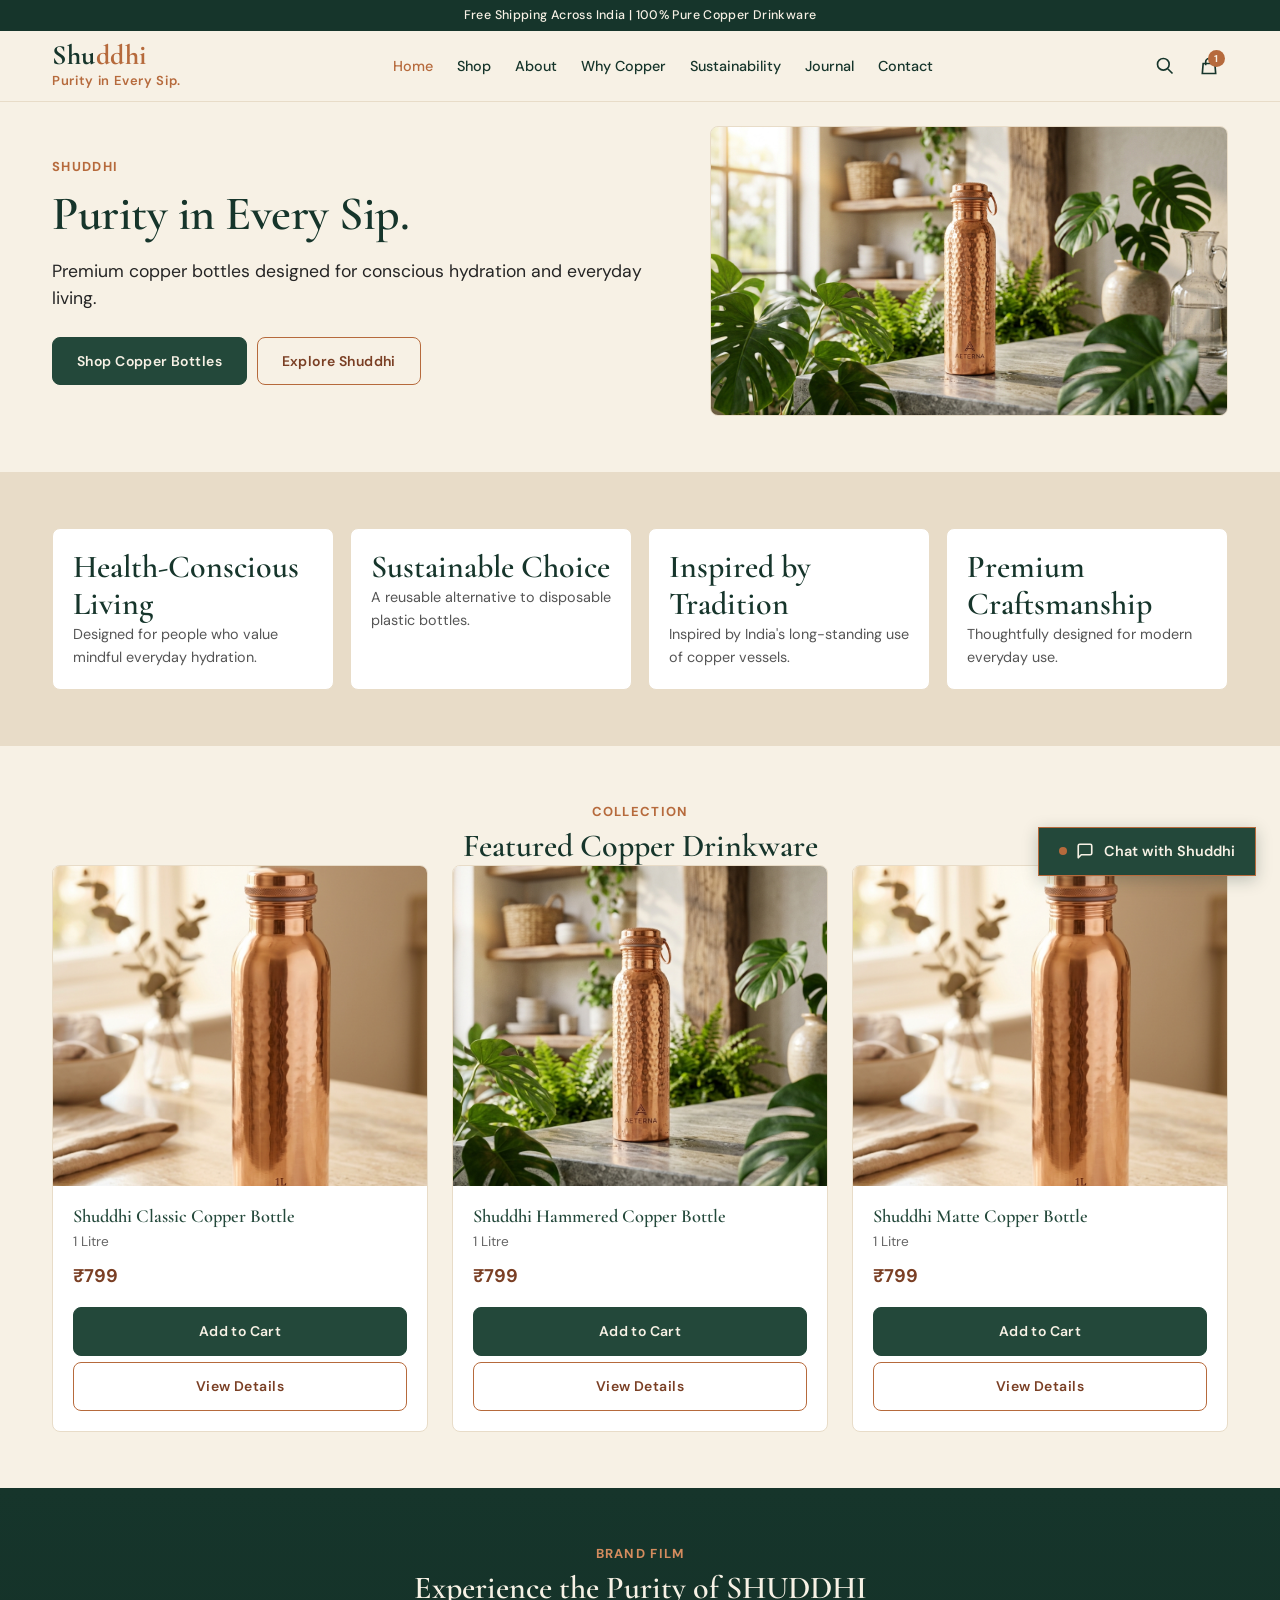
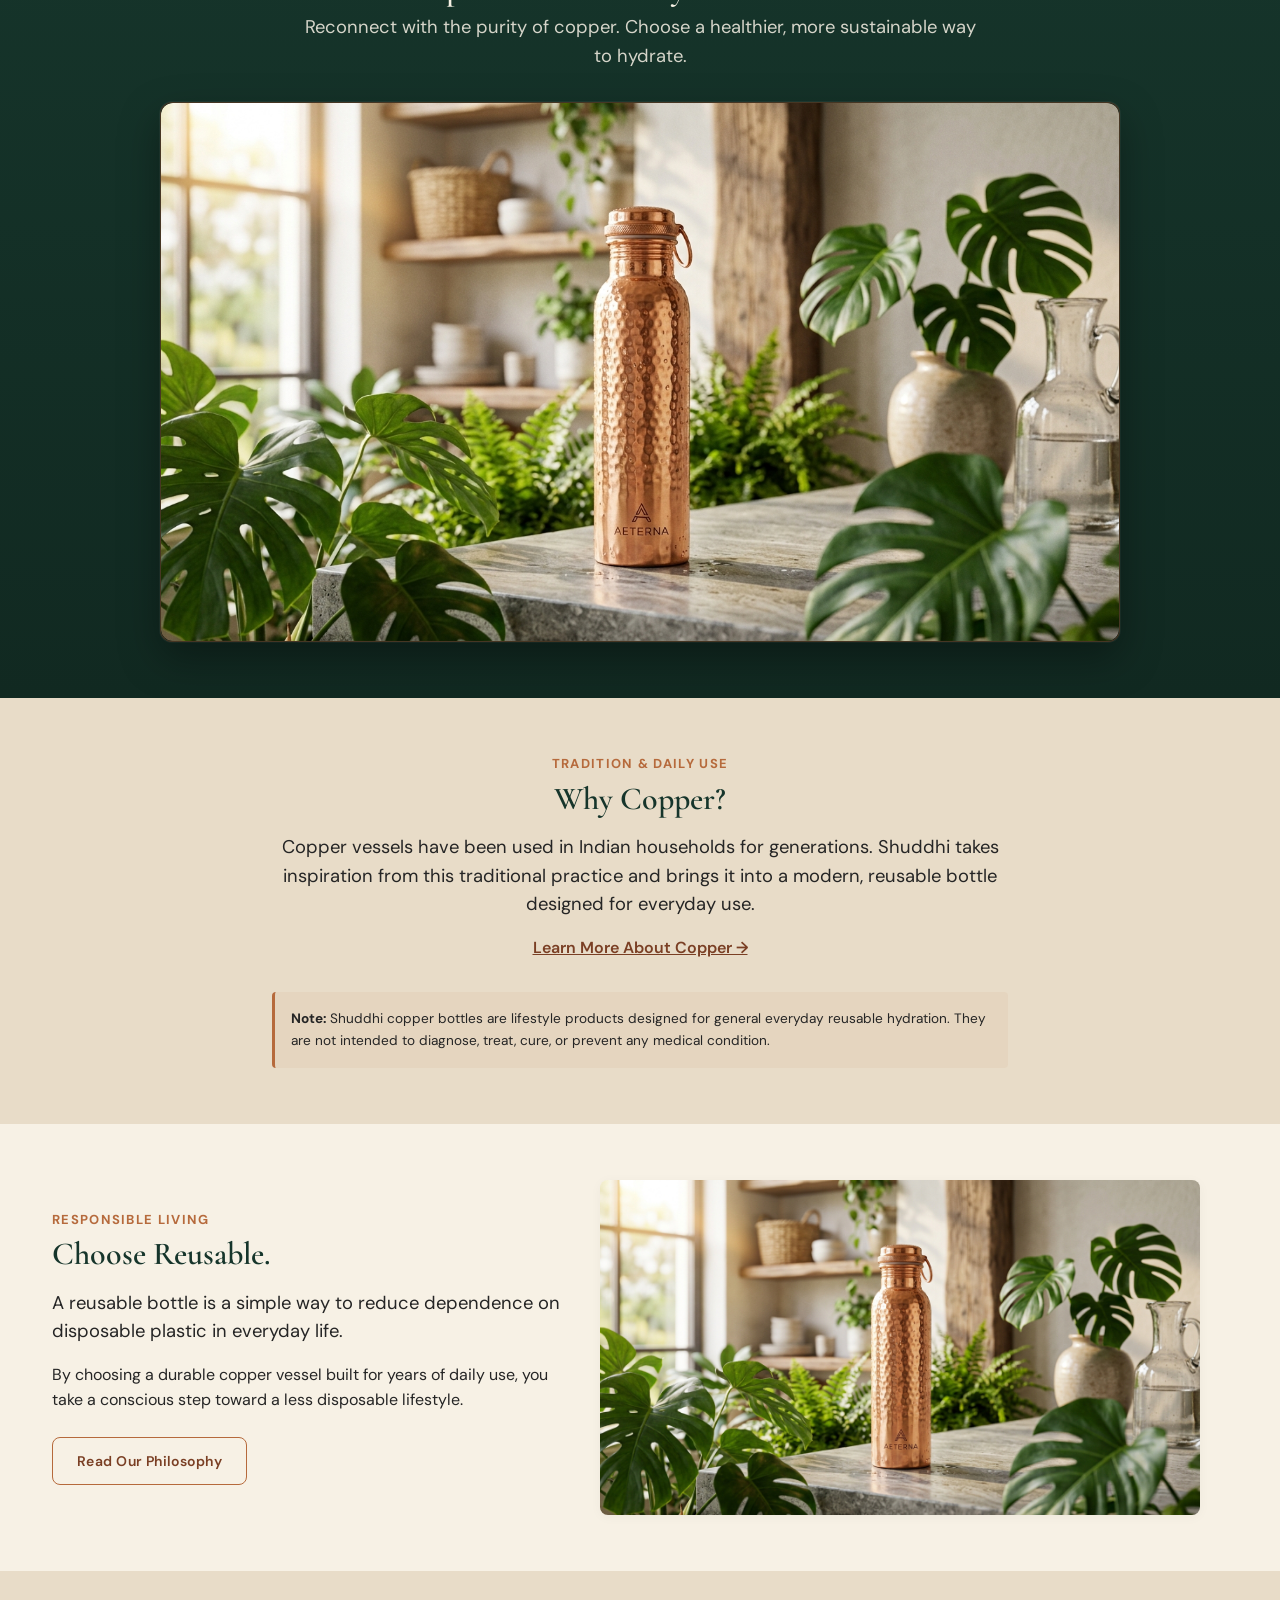
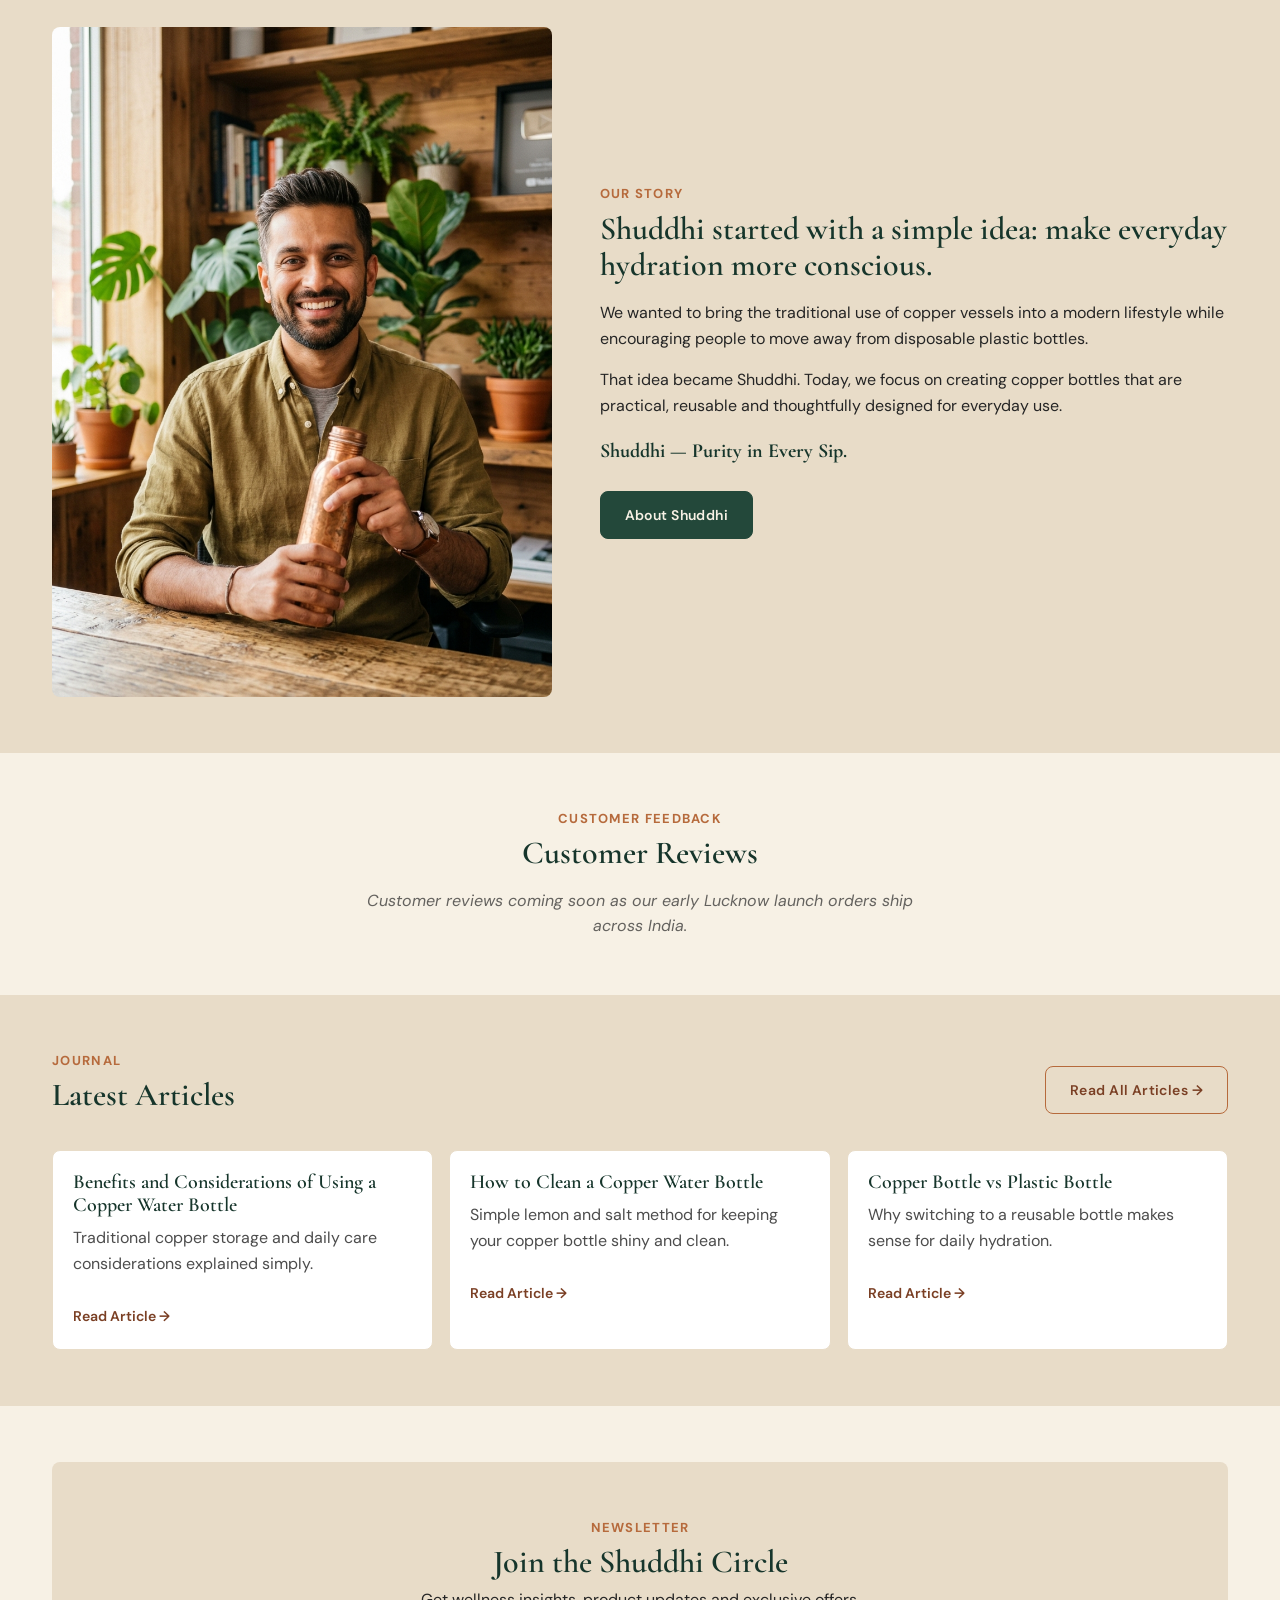
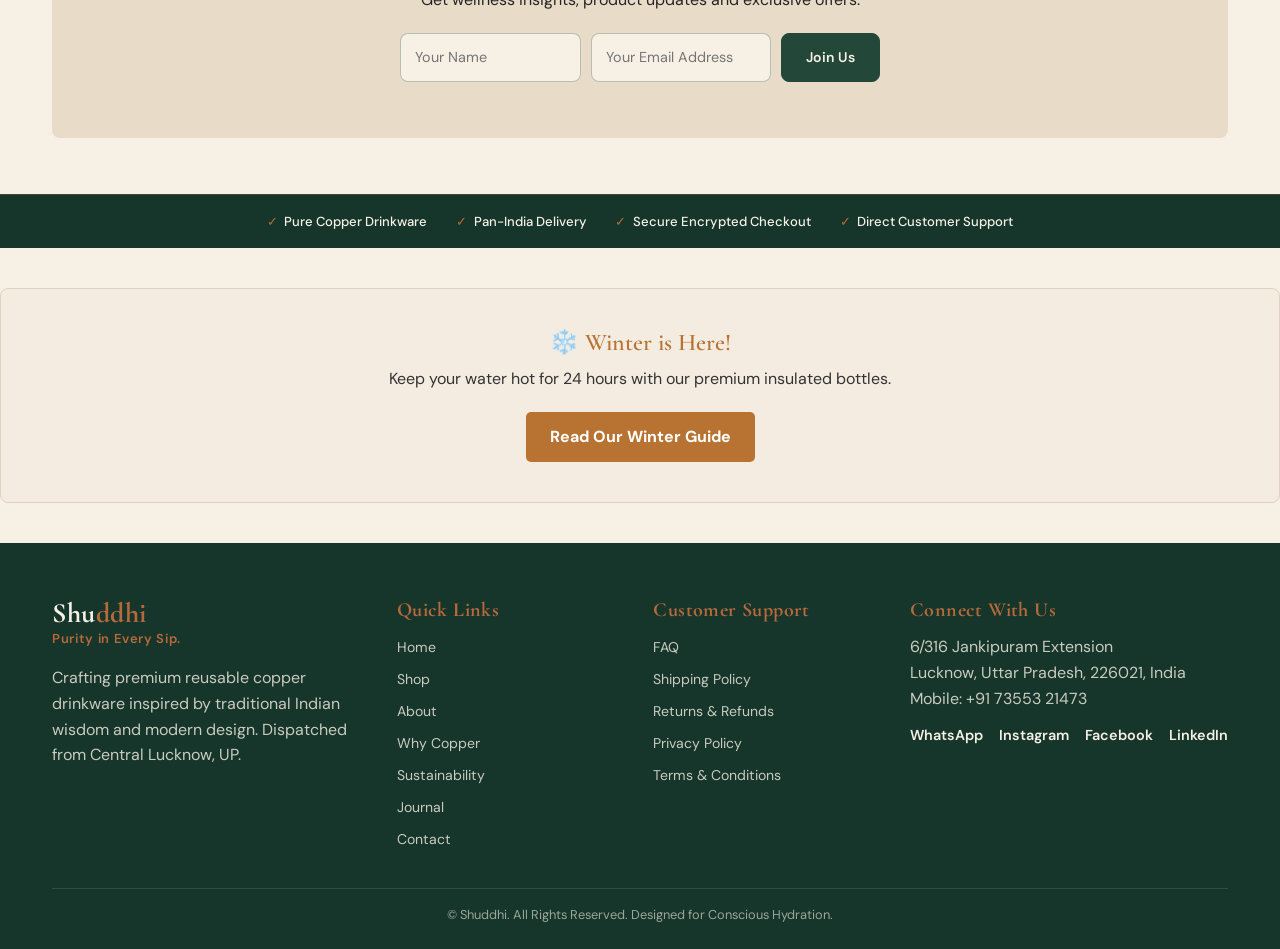
==== index.html @ f416a78e "added website schema to index and  Fixed llms.txt formatting" ====
<!DOCTYPE html>
<html lang="en">
<head>
  <!-- Google tag (gtag.js) -->
<script async src="https://www.googletagmanager.com/gtag/js?id=G-65MT7RK7ZD"></script>
<script>
  window.dataLayer = window.dataLayer || [];
  function gtag(){dataLayer.push(arguments);}
  gtag('js', new Date());

  gtag('config', 'G-65MT7RK7ZD');
</script>
  <meta charset="UTF-8">
  <meta name="viewport" content="width=device-width, initial-scale=1.0">
  <script type="application/ld+json">
    {
      "@context": "https://schema.org",
      "@type": "Store",
      "name": "Shuddhi Water Bottle",
      "image": "https://www.shuddhi.space/images/shuddhi_hero_lifestyle.jpg",
      "@id": "https://www.shuddhi.space",
      "url": "https://www.shuddhi.space",
      "telephone": "+91-XXXXXXXXXX", 
      "priceRange": "₹500 - ₹1500",
      "address": {
        "@type": "PostalAddress",
        "streetAddress": "Sector-6, Jankipuram Extension",
        "addressLocality": "Lucknow",
        "addressRegion": "UP",
        "postalCode": "226031",
        "addressCountry": "IN"
      },
      "geo": {
        "@type": "GeoCoordinates",
        "latitude": 26.8467,
        "longitude": 80.9462
      },
      "openingHoursSpecification": {
        "@type": "OpeningHoursSpecification",
        "dayOfWeek": [
          "Monday", "Tuesday", "Wednesday", "Thursday", "Friday", "Saturday", "Sunday"
        ],
        "opens": "09:00",
        "closes": "21:00"
      }
    }
    </script>
    <!-- WebSite Schema for AI Readiness -->
<script type="application/ld+json">
  {
    "@context": "https://schema.org",
    "@type": "WebSite",
    "name": "Shuddhi Water Bottle",
    "url": "https://www.shuddhi.space/",
    "description": "Premium pure copper and 24-hour insulated bottles based in Lucknow, India."
  }
  </script>
  <!-- SEO Primary Metadata -->
  <title>Copper Water Bottle in Lucknow | Shuddhi</title>
  <meta name="description" content="Shop Shuddhi copper water bottles designed for conscious hydration, reusable living and a more sustainable everyday lifestyle. Express Lucknow and India delivery.">
  <meta name="keywords" content="copper water bottle Lucknow, copper bottle Lucknow, buy copper bottle in Lucknow, pure copper bottle, 1 litre copper water bottle, reusable copper bottle">
  <link rel="canonical" href="https://www.shuddhi.space/">
  
  <!-- Favicon -->
  <link rel="icon" type="image/svg+xml" href="favicon.svg">
  <link rel="apple-touch-icon" href="favicon.svg">

  <!-- Open Graph / Social Media -->
  <meta property="og:type" content="website">
  <meta property="og:title" content="Copper Water Bottle in Lucknow | Shuddhi">
  <meta property="og:description" content="Shop Shuddhi copper water bottles designed for conscious hydration, reusable living and a more sustainable everyday lifestyle. Express Lucknow and India delivery.">
  <meta property="og:image" content="images/shuddhi_hero_lifestyle.jpg">
  <meta property="og:url" content="https://www.shuddhi.space/index.html">

  <!-- Twitter Card Metadata -->
  <meta name="twitter:card" content="summary_large_image">
  <meta name="twitter:title" content="Copper Water Bottle in Lucknow | Shuddhi">
  <meta name="twitter:description" content="Shop Shuddhi copper water bottles designed for conscious hydration, reusable living and a more sustainable everyday lifestyle.">
  <meta name="twitter:image" content="images/shuddhi_hero_lifestyle.jpg">

  <!-- Google Fonts: Cormorant Garamond (Serif) & DM Sans (Sans-Serif) -->
  <link rel="preconnect" href="https://fonts.googleapis.com">
  <link rel="preconnect" href="https://fonts.gstatic.com" crossorigin>
  <link href="https://fonts.googleapis.com/css2?family=Cormorant+Garamond:ital,wght@0,400;0,500;0,600;0,700;1,400&family=DM+Sans:wght@400;500;600;700&display=swap" rel="stylesheet">

  <!-- Master External Stylesheet & Deferred JavaScript -->
  <link rel="stylesheet" href="style.css">
  <script src="script.js" defer></script>
</head>
<body>

  <!-- Clean Top Announcement Bar -->
  <div class="announcement-bar">
    Free Shipping Across India | 100% Pure Copper Drinkware
  </div>

  <!-- Reusable Sticky Header -->
  <header class="site-header" id="siteHeader">
    <div class="container header-inner">
      <a href="/" class="brand-logo" aria-label="Shuddhi Home Page">
        <span class="brand-logo-text">Shu<span>ddhi</span></span>
        <span class="brand-tagline-sub">Purity in Every Sip.</span>
      </a>

      <!-- Desktop Main Navigation -->
      <nav class="main-nav" aria-label="Primary Navigation">
        <ul class="nav-list">
          <li><a href="/" class="nav-link is-active">Home</a></li>
          <li><a href="/shop.html" class="nav-link">Shop</a></li>
          <li><a href="/about.html" class="nav-link">About</a></li>
          <li><a href="/why-copper.html" class="nav-link">Why Copper</a></li>
          <li><a href="/sustainability.html" class="nav-link">Sustainability</a></li>
          <li><a href="/journal.html" class="nav-link">Journal</a></li>
          <li><a href="/contact.html" class="nav-link">Contact</a></li>
        </ul>
      </nav>

      <!-- Right Header Utility Actions -->
      <div class="header-actions">
        <button class="icon-btn" id="searchToggleBtn" aria-label="Search Catalog" title="Search">
          <svg width="20" height="20" fill="none" stroke="currentColor" stroke-width="2" viewBox="0 0 24 24"><path d="M21 21l-6-6m2-5a7 7 0 11-14 0 7 7 0 0114 0z"/></svg>
        </button>
        <button class="icon-btn" id="cartToggleBtn" aria-label="View Shopping Cart" title="Cart">
          <svg width="20" height="20" fill="none" stroke="currentColor" stroke-width="2" viewBox="0 0 24 24"><path d="M16 11V7a4 4 0 00-8 0v4M5 9h14l1 12H4L5 9z"/></svg>
          <span class="cart-count-badge">1</span>
        </button>
        
        <!-- Mobile Navigation Hamburger Button -->
        <button class="mobile-nav-toggle" id="mobileNavToggle" aria-label="Toggle Navigation Menu" aria-expanded="false" aria-controls="mobileMenuDrawer">
          <span></span>
          <span></span>
          <span></span>
        </button>
      </div>
    </div>

    <!-- Mobile Dropdown Navigation Drawer -->
    <div class="mobile-menu-drawer" id="mobileMenuDrawer">
      <nav aria-label="Mobile Navigation Menu">
        <ul class="mobile-nav-list">
          <li><a href="/" class="mobile-nav-link is-active">Home</a></li>
          <li><a href="/shop.html" class="mobile-nav-link">Shop</a></li>
          <li><a href="/about.html" class="mobile-nav-link">About</a></li>
          <li><a href="/why-copper.html" class="mobile-nav-link">Why Copper</a></li>
          <li><a href="/sustainability.html" class="mobile-nav-link">Sustainability</a></li>
          <li><a href="/journal.html" class="mobile-nav-link">Journal</a></li>
          <li><a href="/contact.html" class="mobile-nav-link">Contact</a></li>
        </ul>
      </nav>
    </div>
  </header>

  <main id="main-content">
    
    <!-- 1. REDESIGNED CLEAN HERO (NO FLOATING BADGES) -->
    <section class="section hero-section">
      <div class="container hero-grid">
        <div class="hero-content">
          <span class="text-eyebrow">SHUDDHI</span>
          <h1 class="hero-title">Purity in Every Sip.</h1>
          <p class="hero-subtitle text-lead">
            Premium copper bottles designed for conscious hydration and everyday living.
          </p>

          <div class="hero-actions">
            <a href="/shop.html" class="btn btn-primary">Shop Copper Bottles</a>
            <a href="/about.html" class="btn btn-secondary">Explore Shuddhi</a>
          </div>
        </div>

        <div class="hero-media">
          <img src="/images/shuddhi_hero_lifestyle.jpg" alt="Shuddhi 1 Litre pure copper water bottle" width="640" height="420" fetchpriority="high">
        </div>
      </div>
    </section>

    <!-- 2. CLEAN BRAND PILLARS -->
    <section class="section section-beige">
      <div class="container">
        <div class="pillars-grid">
          <article class="pillar-card">
            <h2>Health-Conscious Living</h2>
            <p>Designed for people who value mindful everyday hydration.</p>
          </article>
          
          <article class="pillar-card">
            <h2>Sustainable Choice</h2>
            <p>A reusable alternative to disposable plastic bottles.</p>
          </article>
          
          <article class="pillar-card">
            <h2>Inspired by Tradition</h2>
            <p>Inspired by India's long-standing use of copper vessels.</p>
          </article>

          <article class="pillar-card">
            <h2>Premium Craftsmanship</h2>
            <p>Thoughtfully designed for modern everyday use.</p>
          </article>
        </div>
      </div>
    </section>

    <!-- 3. REAL D2C ECOMMERCE FEATURED PRODUCT GRID -->
    <section class="section">
      <div class="container">
        <div class="text-center margin-bottom-xl">
          <span class="text-eyebrow">COLLECTION</span>
          <h2>Featured Copper Drinkware</h2>
        </div>

        <div class="product-grid-3">
          
          <!-- Product Card 1: Classic 1L -->
          <article class="product-grid-card">
            <div class="product-card-img">
              <a href="/product.html">
                <img src="images/shuddhi_classic_bottle.jpg" alt="Shuddhi Classic Copper Bottle 1 Litre" width="300" height="380" loading="lazy">
              </a>
            </div>
            <div class="product-card-body">
              <h3 class="product-card-title"><a href="/product.html">Shuddhi Classic Copper Bottle</a></h3>
              <p class="product-card-capacity">1 Litre</p>
              <p class="product-card-price">₹799</p>
              <div class="product-card-actions">
                <button class="btn btn-primary btn-full" onclick="window.addToCart({id:'shuddhi-classic-1l', name:'Shuddhi Classic Copper Bottle', price:799, capacity:'1 L', image:'images/shuddhi_classic_bottle.jpg'})">Add to Cart</button>
                <a href="/product.html" class="btn btn-secondary btn-full margin-top-xs">View Details</a>
              </div>
            </div>
          </article>

          <!-- Product Card 2: Hammered 1L -->
          <article class="product-grid-card">
            <div class="product-card-img">
              <a href="/product.html">
                <img src="images/shuddhi_hero_lifestyle.jpg" alt="Shuddhi Hammered Copper Bottle 1 Litre" width="300" height="380" loading="lazy">
              </a>
            </div>
            <div class="product-card-body">
              <h3 class="product-card-title"><a href="/product.html">Shuddhi Hammered Copper Bottle</a></h3>
              <p class="product-card-capacity">1 Litre</p>
              <p class="product-card-price">₹799</p>
              <div class="product-card-actions">
                <button class="btn btn-primary btn-full" onclick="window.addToCart({id:'shuddhi-hammered-1l', name:'Shuddhi Hammered Copper Bottle', price:799, capacity:'1 L', image:'images/shuddhi_hero_lifestyle.jpg'})">Add to Cart</button>
                <a href="/product.html" class="btn btn-secondary btn-full margin-top-xs">View Details</a>
              </div>
            </div>
          </article>

          <!-- Product Card 3: Matte 1L -->
          <article class="product-grid-card">
            <div class="product-card-img">
              <a href="/product.html">
                <img src="images/shuddhi_classic_bottle.jpg" alt="Shuddhi Matte Copper Bottle 1 Litre" width="300" height="380" loading="lazy">
              </a>
            </div>
            <div class="product-card-body">
              <h3 class="product-card-title"><a href="/product.html">Shuddhi Matte Copper Bottle</a></h3>
              <p class="product-card-capacity">1 Litre</p>
              <p class="product-card-price">₹799</p>
              <div class="product-card-actions">
                <button class="btn btn-primary btn-full" onclick="window.addToCart({id:'shuddhi-matte-1l', name:'Shuddhi Matte Copper Bottle', price:799, capacity:'1 L', image:'images/shuddhi_classic_bottle.jpg'})">Add to Cart</button>
                <a href="/product.html" class="btn btn-secondary btn-full margin-top-xs">View Details</a>
              </div>
            </div>
          </article>

        </div>
      </div>
    </section>

    <!-- 4. PROMOTIONAL BRAND VIDEO SECTION -->
    <section class="section section-dark video-showcase-section" id="brand-video" aria-labelledby="video-section-title">
      <div class="container text-center">
        <span class="text-eyebrow text-copper-light">BRAND FILM</span>
        <h2 id="video-section-title" class="section-title text-light">Experience the Purity of SHUDDHI</h2>
        <p class="section-subtitle text-lead text-light-muted margin-top-xs">
          Reconnect with the purity of copper. Choose a healthier, more sustainable way to hydrate.
        </p>

        <div class="video-player-container margin-top-lg">
          <div class="video-player-wrapper" id="videoPlayerWrapper">
            <video
              id="promoVideo"
              class="promo-video"
              autoplay
              muted
              loop
              playsinline
              webkit-playsinline
              preload="auto"
              poster="/images/shuddhi_hero_lifestyle.jpg"
              aria-label="SHUDDHI brand promotional video - Experience the Purity of SHUDDHI">
              <source src="/videos/shuddhi-ad.mp4" type="video/mp4">
              <source src="/videos/hero-ad.mp4" type="video/mp4">
              Your browser does not support the video tag.
            </video>
          </div>
        </div>
      </div>
    </section>

    <!-- 5. WHY COPPER? (EDUCATIONAL & REALISTIC) -->
    <section class="section section-beige">
      <div class="container container-narrow text-center">
        <span class="text-eyebrow">TRADITION &amp; DAILY USE</span>
        <h2>Why Copper?</h2>
        <p class="text-lead margin-top-sm">
          Copper vessels have been used in Indian households for generations. Shuddhi takes inspiration from this traditional practice and brings it into a modern, reusable bottle designed for everyday use.
        </p>
        <p class="margin-top-sm">
          <a href="/why-copper.html" class="link-copper">Learn More About Copper &rarr;</a>
        </p>

        <div class="disclaimer-box text-left margin-top-lg">
          <strong>Note:</strong> Shuddhi copper bottles are lifestyle products designed for general everyday reusable hydration. They are not intended to diagnose, treat, cure, or prevent any medical condition.
        </div>
      </div>
    </section>

    <!-- 5. SUSTAINABILITY (REALISTIC EDITORIAL LAYOUT) -->
    <section class="section">
      <div class="container">
        <div class="founder-grid align-center">
          <div>
            <span class="text-eyebrow">RESPONSIBLE LIVING</span>
            <h2>Choose Reusable.</h2>
            <p class="text-lead margin-top-sm">
              A reusable bottle is a simple way to reduce dependence on disposable plastic in everyday life.
            </p>
            <p>
              By choosing a durable copper vessel built for years of daily use, you take a conscious step toward a less disposable lifestyle.
            </p>
            <div class="margin-top-md">
              <a href="/sustainability.html" class="btn btn-secondary">Read Our Philosophy</a>
            </div>
          </div>

          <div>
            <img src="images/shuddhi_hero_lifestyle.jpg" alt="Shuddhi reusable copper bottle in a natural setting" width="600" height="400" class="img-rounded-shadow" loading="lazy">
          </div>
        </div>
      </div>
    </section>

    <!-- 6. REAL BRAND STORY (SIMPLE & BELIEVABLE) -->
    <section class="section section-beige">
      <div class="container founder-grid align-center">
        <div class="founder-image-wrapper">
          <img src="images/shuddhi_founder_photo.jpg" alt="Shuddhi founder presenting the brand story" width="500" height="600" loading="lazy">
        </div>

        <div class="founder-content">
          <span class="text-eyebrow">OUR STORY</span>
          <h2>Shuddhi started with a simple idea: make everyday hydration more conscious.</h2>

          <p class="margin-top-sm">
            We wanted to bring the traditional use of copper vessels into a modern lifestyle while encouraging people to move away from disposable plastic bottles.
          </p>

          <p>
            That idea became Shuddhi. Today, we focus on creating copper bottles that are practical, reusable and thoughtfully designed for everyday use.
          </p>

          <p class="brand-quote-title">
            Shuddhi — Purity in Every Sip.
          </p>

          <div class="margin-top-md">
            <a href="/about.html" class="btn btn-primary">About Shuddhi</a>
          </div>
        </div>
      </div>
    </section>

    <!-- 7. REVIEWS (CLEAN REALISTIC PLACEHOLDER / COMING SOON) -->
    <section class="section">
      <div class="container container-small text-center">
        <span class="text-eyebrow">CUSTOMER FEEDBACK</span>
        <h2>Customer Reviews</h2>
        <p class="text-muted margin-top-sm">
          <em>Customer reviews coming soon as our early Lucknow launch orders ship across India.</em>
        </p>
      </div>
    </section>

    <!-- 8. JOURNAL TEASER -->
    <section class="section section-beige">
      <div class="container">
        <div class="journal-teaser-header">
          <div>
            <span class="text-eyebrow">JOURNAL</span>
            <h2>Latest Articles</h2>
          </div>
          <a href="/journal.html" class="btn btn-secondary">Read All Articles &rarr;</a>
        </div>

        <div class="journal-grid">
          <article class="journal-card">
            <h3>Benefits and Considerations of Using a Copper Water Bottle</h3>
            <p class="text-dark-muted margin-top-xs">Traditional copper storage and daily care considerations explained simply.</p>
            <a href="/journal.html" class="link-journal">Read Article &rarr;</a>
          </article>

          <article class="journal-card">
            <h3>How to Clean a Copper Water Bottle</h3>
            <p class="text-dark-muted margin-top-xs">Simple lemon and salt method for keeping your copper bottle shiny and clean.</p>
            <a href="/journal.html" class="link-journal">Read Article &rarr;</a>
          </article>

          <article class="journal-card">
            <h3>Copper Bottle vs Plastic Bottle</h3>
            <p class="text-dark-muted margin-top-xs">Why switching to a reusable bottle makes sense for daily hydration.</p>
            <a href="/journal.html" class="link-journal">Read Article &rarr;</a>
          </article>
        </div>
      </div>
    </section>

    <!-- 9. NEWSLETTER SIGNUP -->
    <section class="section">
      <div class="container">
        <div class="newsletter-section">
          <span class="text-eyebrow">NEWSLETTER</span>
          <h2>Join the Shuddhi Circle</h2>
          <p class="margin-top-xs">Get wellness insights, product updates and exclusive offers.</p>

          <form class="newsletter-form" id="newsletterForm">
            <input type="text" class="form-input" placeholder="Your Name" required aria-label="Your Name">
            <input type="email" class="form-input" placeholder="Your Email Address" required aria-label="Your Email Address">
            <button type="submit" class="btn btn-primary">Join Us</button>
          </form>
        </div>
      </div>
    </section>

  </main>

  <!-- Clean Trust Bar (No Fake Certifications) -->
  <div class="trust-bar">
    <div class="container trust-flex">
      <div class="trust-item"><span>✓</span> Pure Copper Drinkware</div>
      <div class="trust-item"><span>✓</span> Pan-India Delivery</div>
      <div class="trust-item"><span>✓</span> Secure Encrypted Checkout</div>
      <div class="trust-item"><span>✓</span> Direct Customer Support</div>
    </div>
  </div>
  <!-- Winter Blog Promo Banner -->
<div style="background-color: #f4ece1; text-align: center; padding: 40px 20px; margin: 40px 0; border-radius: 8px; border: 1px solid #e0d0c0;">
  <h3 style="color: #b87333; margin-bottom: 10px; font-size: 24px;">❄️ Winter is Here!</h3>
  <p style="margin-bottom: 20px; color: #333; font-size: 16px;">Keep your water hot for 24 hours with our premium insulated bottles.</p>
  <a href="/winter-hot-water-bottle-lucknow.html" style="background-color: #b87333; color: white; padding: 12px 24px; text-decoration: none; border-radius: 5px; font-weight: bold; display: inline-block;">Read Our Winter Guide</a>
</div>

  <!-- Reusable Site Footer -->
  <footer class="site-footer">
    <div class="container">
      <div class="footer-grid">
        <div class="footer-brand">
          <a href="/" class="brand-logo" aria-label="Shuddhi Footer Logo">
            <span class="brand-logo-text">Shu<span>ddhi</span></span>
            <span class="brand-tagline-sub">Purity in Every Sip.</span>
          </a>
          <p class="text-footer-sub margin-top-sm">
            Crafting premium reusable copper drinkware inspired by traditional Indian wisdom and modern design. Dispatched from Central Lucknow, UP.
          </p>
        </div>

        <div>
          <h3 class="footer-links-title">Quick Links</h3>
          <ul class="footer-links-list">
            <li><a href="/">Home</a></li>
            <li><a href="/shop.html">Shop</a></li>
            <li><a href="/about.html">About</a></li>
            <li><a href="/why-copper.html">Why Copper</a></li>
            <li><a href="/sustainability.html">Sustainability</a></li>
            <li><a href="/journal.html">Journal</a></li>
            <li><a href="/contact.html">Contact</a></li>
          </ul>
        </div>

        <div>
          <h3 class="footer-links-title">Customer Support</h3>
          <ul class="footer-links-list">
            <li><a href="/contact.html">FAQ</a></li>
            <li><a href="/contact.html">Shipping Policy</a></li>
            <li><a href="/contact.html">Returns &amp; Refunds</a></li>
            <li><a href="/contact.html">Privacy Policy</a></li>
            <li><a href="/contact.html">Terms &amp; Conditions</a></li>
          </ul>
        </div>

        <div>
          <h3 class="footer-links-title">Connect With Us</h3>
          <p class="text-footer-sub margin-bottom-sm">
            6/316 Jankipuram Extension<br>
            Lucknow, Uttar Pradesh, 226021, India<br>
            Mobile: +91 73553 21473
          </p>
          <div class="footer-social-links">
            <a href="https://wa.me/917355321473" target="_blank" rel="noopener">WhatsApp</a>
            <a href="https://www.instagram.com/shuddhi_lucknow/" target="_blank" rel="noopener">Instagram</a>
            
            <a href="https://www.facebook.com/profile.php?id=61592246167354" target="_blank" rel="noopener">Facebook</a>
            <a href="https://www.linkedin.com/in/shuddhi-purity-in-every-sip-61592246167354" target="_blank" rel="noopener">LinkedIn</a>
          </div>
        </div>
      </div>

      <div class="footer-bottom">
        &copy; Shuddhi. All Rights Reserved. Designed for Conscious Hydration.
      </div>
    </div>
  </footer>

  <!-- Slide-Out Shopping Cart Drawer -->
  <div class="drawer-backdrop" id="drawerBackdrop"></div>
  <aside class="cart-drawer" id="cartDrawer" aria-label="Shopping Cart Drawer">
    <div class="drawer-header">
      <h3 class="drawer-title">Your Shuddhi Cart</h3>
      <button id="closeCartBtn" class="drawer-close-btn" aria-label="Close Cart">&times;</button>
    </div>
    <div class="drawer-body" id="cartItemsContainer">
      <!-- Dynamically populated via script.js -->
    </div>
    <div class="drawer-footer">
      <div class="cart-subtotal-row">
        <span>Subtotal:</span>
        <span id="cartSubtotal">₹799</span>
      </div>
      <button class="btn btn-primary btn-full" onclick="alert('Proceeding to Checkout! Express delivery to Lucknow & Pan-India.')">Proceed to Checkout</button>
    </div>
  </aside>


  <!-- Floating Customer-Support Chatbot Widget -->
  <button class="chatbot-toggle-btn" id="chatbotToggleBtn" aria-label="Chat with Shuddhi Customer Support" aria-expanded="false" aria-controls="chatbotWidget">
    <span class="chatbot-badge"></span>
    <svg width="18" height="18" viewBox="0 0 24 24" fill="none" stroke="currentColor" stroke-width="2.2" stroke-linecap="round" stroke-linejoin="round"><path d="M21 15a2 2 0 0 1-2 2H7l-4 4V5a2 2 0 0 1 2-2h14a2 2 0 0 1 2 2z"></path></svg>
    <span>Chat with Shuddhi</span>
  </button>

  <div class="chatbot-widget" id="chatbotWidget" aria-label="Shuddhi Support Chatbot" role="dialog" aria-hidden="true">
    <div class="chatbot-header">
      <div class="chatbot-header-info">
        <h3 class="chatbot-title">Shuddhi Support</h3>
        <span class="chatbot-subtitle">Purity in Every Sip.</span>
      </div>
      <div class="chatbot-header-actions">
        <button class="chatbot-btn-text" id="chatNewBtn" title="Start New Chat">New Chat</button>
        <button class="chatbot-close-btn" id="chatCloseBtn" aria-label="Close Chat Window">&times;</button>
      </div>
    </div>

    <div class="chatbot-body" id="chatMessages" role="log" aria-live="polite">
      <!-- Dynamic chat message bubbles inserted via script.js -->
    </div>

    <div class="chatbot-footer">
      <form class="chat-input-form" id="chatForm">
        <input type="text" id="chatInput" class="chat-input" placeholder="Ask a question..." aria-label="Type your message" autocomplete="off">
        <button type="submit" class="chat-send-btn" id="chatSendBtn">Send</button>
      </form>
    </div>
  </div>

</body>
</html>
---- style.css ----
/* ==========================================================================
   SHUDDHI — DESIGN SYSTEM & MASTER STYLESHEET
   Brand: Shuddhi | Purity in Every Sip.
   Location: Central Lucknow, Uttar Pradesh, India
   Style: Professional D2C Ecommerce Architecture (Clean, Product-Focused, Fast)
   ========================================================================== */

/* --------------------------------------------------------------------------
   1. CSS CUSTOM PROPERTIES
   -------------------------------------------------------------------------- */
:root {
  /* Brand Color Palette */
  --color-forest-green: #23483A;
  --color-deep-evergreen: #16352B;
  --color-rich-copper: #B66A3C;
  --color-burnished-copper: #7A3F24;
  --color-warm-ivory: #F7F1E5;
  --color-sand-beige: #E8DCC8;
  --color-charcoal: #252525;
  --color-muted-sage: #A8B5A0;
  --color-white: #FFFFFF;
  --color-light-border: rgba(182, 106, 60, 0.2);

  /* Standardized Typography Scale (8 steps) */
  --text-xs: 0.8125rem;   /* 13px - captions, taglines, eyebrows */
  --text-sm: 0.875rem;    /* 14px - buttons, nav links, badges */
  --text-base: 1rem;      /* 16px - body text, form inputs */
  --text-md: 1.125rem;    /* 18px - lead text, subheadings */
  --text-lg: 1.25rem;     /* 20px - card titles */
  --text-xl: 1.5rem;      /* 24px - h3 subheadings */
  --text-2xl: 2rem;       /* 32px - h2 section headings */
  --text-3xl: 3rem;       /* 48px - h1 hero headings */

  /* Consolidated Muted Text Token */
  --color-text-muted: #595959;

  /* Typography Families */
  --font-serif: 'Cormorant Garamond', Georgia, serif;
  --font-sans: 'DM Sans', -apple-system, BlinkMacSystemFont, 'Segoe UI', Roboto, sans-serif;

  /* Spacing Scale */
  --space-xs: 0.25rem;  /* 4px */
  --space-sm: 0.5rem;   /* 8px */
  --space-md: 1rem;     /* 16px */
  --space-lg: 1.5rem;   /* 24px */
  --space-xl: 2.25rem;  /* 36px */
  --space-2xl: 3.5rem;  /* 56px */

  /* Component Dimensions & Borders */
  --header-height: 70px;
  --container-max-width: 1240px;
  --border-radius-sm: 4px;
  --border-radius-md: 8px;
  --border-radius-lg: 12px;
  --shadow-subtle: 0 2px 12px rgba(37, 37, 37, 0.04);
  --shadow-hover: 0 6px 20px rgba(22, 53, 43, 0.08);
  --transition-fast: 0.2s cubic-bezier(0.4, 0, 0.2, 1);
}

/* --------------------------------------------------------------------------
   2. RESET & BASE RULES
   -------------------------------------------------------------------------- */
*, *::before, *::after {
  box-sizing: border-box;
  margin: 0;
  padding: 0;
}

html {
  font-size: 100%;
  scroll-behavior: smooth;
  -webkit-text-size-adjust: 100%;
}

body {
  font-family: var(--font-sans);
  font-size: 1rem;
  line-height: 1.6;
  color: var(--color-charcoal);
  background-color: var(--color-warm-ivory);
  overflow-x: hidden;
  min-height: 100vh;
  display: flex;
  flex-direction: column;
}

img, picture, svg, video {
  display: block;
  max-width: 100%;
  height: auto;
}

a {
  color: inherit;
  text-decoration: none;
  transition: color var(--transition-fast);
}

button, input, textarea, select {
  font: inherit;
  color: inherit;
  background: none;
  border: none;
  outline: none;
}

button {
  cursor: pointer;
}

ul, ol {
  list-style: none;
}

/* Keyboard Focus Accessibility */
:focus-visible {
  outline: 2px solid var(--color-rich-copper);
  outline-offset: 3px;
}

/* Container Utility with Balanced Side Padding */
.container {
  width: 100%;
  max-width: var(--container-max-width);
  margin-left: auto;
  margin-right: auto;
  padding-left: 1.25rem;  /* 20px mobile */
  padding-right: 1.25rem;
}

@media (min-width: 768px) {
  .container {
    padding-left: 2rem;   /* 32px tablet/desktop */
    padding-right: 2rem;
  }
}

/* --------------------------------------------------------------------------
   3. TYPOGRAPHY SYSTEM
   -------------------------------------------------------------------------- */
h1, h2, h3, h4, .font-serif {
  font-family: var(--font-serif);
  font-weight: 600;
  color: var(--color-deep-evergreen);
  line-height: 1.15;
}

h1 {
  font-size: clamp(2rem, 4vw, var(--text-3xl));
  letter-spacing: -0.01em;
}

h2 {
  font-size: clamp(1.5rem, 2.8vw, var(--text-2xl));
}

h3 {
  font-size: clamp(1.15rem, 2vw, var(--text-xl));
  color: var(--color-forest-green);
}

h4 {
  font-family: var(--font-sans);
  font-size: clamp(1.05rem, 1.8vw, 1.25rem);
  font-weight: 600;
  color: var(--color-deep-evergreen);
}

p {
  margin-bottom: var(--space-md);
  color: var(--color-charcoal);
}

p:last-child {
  margin-bottom: 0;
}

.text-lead {
  font-size: clamp(1rem, 1.8vw, 1.15rem);
  line-height: 1.55;
  color: var(--color-charcoal);
}

.text-eyebrow {
  font-family: var(--font-sans);
  font-size: var(--text-xs);
  font-weight: 700;
  letter-spacing: 0.1em;
  color: var(--color-rich-copper);
  display: block;
  margin-bottom: 0.35rem;
}

.badge {
  display: inline-block;
  font-family: var(--font-sans);
  font-size: var(--text-xs);
  font-weight: 600;
  letter-spacing: 0.02em;
  padding: 0.25rem 0.6rem;
  border-radius: var(--border-radius-sm);
  background-color: var(--color-rich-copper);
  color: var(--color-warm-ivory);
}

.badge-forest {
  background-color: var(--color-forest-green);
}

/* --------------------------------------------------------------------------
   4. BUTTON & ECOMMERCE UI STYLES
   -------------------------------------------------------------------------- */
.btn {
  display: inline-flex;
  align-items: center;
  justify-content: center;
  font-family: var(--font-sans);
  font-size: var(--text-sm);
  font-weight: 600;
  letter-spacing: 0.03em;
  padding: 0.75rem 1.5rem;
  border-radius: var(--border-radius-md);
  transition: background-color var(--transition-fast), border-color var(--transition-fast), color var(--transition-fast);
  text-align: center;
  white-space: nowrap;
}

.btn-primary {
  background-color: var(--color-forest-green);
  color: var(--color-warm-ivory);
  border: 1px solid var(--color-forest-green);
}

.btn-primary:hover, .btn-primary:focus-visible {
  background-color: var(--color-deep-evergreen);
  border-color: var(--color-deep-evergreen);
}

.btn-secondary {
  background-color: transparent;
  color: var(--color-burnished-copper);
  border: 1.5px solid var(--color-rich-copper);
}

.btn-secondary:hover, .btn-secondary:focus-visible {
  background-color: var(--color-rich-copper);
  color: var(--color-warm-ivory);
}

.btn-full {
  width: 100%;
}

/* --------------------------------------------------------------------------
   5. HEADER & STICKY NAVIGATION
   -------------------------------------------------------------------------- */
.announcement-bar {
  background-color: var(--color-deep-evergreen);
  color: var(--color-warm-ivory);
  font-size: 0.78rem;
  text-align: center;
  padding: 0.35rem 1rem;
  font-weight: 500;
  letter-spacing: 0.03em;
}

.site-header {
  position: sticky;
  top: 0;
  z-index: 1000;
  background-color: var(--color-warm-ivory);
  border-bottom: 1px solid var(--color-sand-beige);
  transition: background-color var(--transition-fast);
}

.site-header.is-scrolled {
  box-shadow: var(--shadow-subtle);
  background-color: rgba(247, 241, 229, 0.98);
}

.header-inner {
  display: flex;
  align-items: center;
  justify-content: space-between;
  height: var(--header-height);
}

.brand-logo {
  display: flex;
  flex-direction: column;
}

.brand-logo-text {
  font-family: var(--font-serif);
  font-size: 1.75rem;
  font-weight: 700;
  color: var(--color-deep-evergreen);
  line-height: 1;
  letter-spacing: 0.02em;
}

.brand-logo-text span {
  color: var(--color-rich-copper);
}

.brand-tagline-sub {
  font-size: var(--text-xs);
  font-weight: 600;
  letter-spacing: 0.05em;
  color: var(--color-rich-copper);
  margin-top: 2px;
}

.main-nav {
  display: none;
}

.header-actions {
  display: flex;
  align-items: center;
  gap: 0.4rem;
}

.icon-btn {
  display: flex;
  align-items: center;
  justify-content: center;
  width: 38px;
  height: 38px;
  border-radius: 50%;
  color: var(--color-deep-evergreen);
  position: relative;
  transition: background-color var(--transition-fast);
}

.icon-btn:hover {
  background-color: var(--color-sand-beige);
}

.cart-count-badge {
  position: absolute;
  top: 3px;
  right: 3px;
  background-color: var(--color-rich-copper);
  color: var(--color-warm-ivory);
  font-size: 0.62rem;
  font-weight: 700;
  width: 17px;
  height: 17px;
  border-radius: 50%;
  display: flex;
  align-items: center;
  justify-content: center;
}

/* Mobile Nav Toggle */
.mobile-nav-toggle {
  display: flex;
  flex-direction: column;
  justify-content: center;
  gap: 5px;
  width: 38px;
  height: 38px;
  padding: 8px;
  border-radius: var(--border-radius-sm);
}

.mobile-nav-toggle span {
  display: block;
  width: 100%;
  height: 2px;
  background-color: var(--color-deep-evergreen);
  transition: transform var(--transition-fast), opacity var(--transition-fast);
}

.mobile-nav-toggle.is-active span:nth-child(1) {
  transform: translateY(7px) rotate(45deg);
}

.mobile-nav-toggle.is-active span:nth-child(2) {
  opacity: 0;
}

.mobile-nav-toggle.is-active span:nth-child(3) {
  transform: translateY(-7px) rotate(-45deg);
}

/* Mobile Drawer Menu */
.mobile-menu-drawer {
  display: none;
  position: absolute;
  top: 100%;
  left: 0;
  width: 100%;
  background-color: var(--color-warm-ivory);
  border-bottom: 2px solid var(--color-sand-beige);
  box-shadow: 0 8px 20px rgba(0, 0, 0, 0.08);
  padding: 1.25rem 1.25rem;
  z-index: 999;
}

.mobile-menu-drawer.is-open {
  display: block;
}

.mobile-nav-list {
  display: flex;
  flex-direction: column;
  gap: 0.8rem;
}

.mobile-nav-link {
  font-family: var(--font-sans);
  font-size: 1.05rem;
  font-weight: 600;
  color: var(--color-deep-evergreen);
  padding-bottom: 0.4rem;
  border-bottom: 1px solid rgba(232, 220, 200, 0.5);
  display: block;
}

.mobile-nav-link:hover, .mobile-nav-link.is-active {
  color: var(--color-rich-copper);
}

/* --------------------------------------------------------------------------
   6. SECTIONS & BALANCED LAYOUTS
   -------------------------------------------------------------------------- */
.section {
  padding-top: var(--space-xl);
  padding-bottom: var(--space-xl);
}

@media (min-width: 768px) {
  .section {
    padding-top: var(--space-2xl);
    padding-bottom: var(--space-2xl);
  }
}

.section-dark {
  background-color: var(--color-deep-evergreen);
  color: var(--color-warm-ivory);
}

.section-dark h1, .section-dark h2, .section-dark h3, .section-dark h4 {
  color: var(--color-warm-ivory);
}

.section-dark p {
  color: rgba(247, 241, 229, 0.88);
}

.section-beige {
  background-color: var(--color-sand-beige);
}

/* --------------------------------------------------------------------------
   PROMOTIONAL BRAND VIDEO SHOWCASE SECTION
   -------------------------------------------------------------------------- */
.video-showcase-section {
  background: linear-gradient(180deg, var(--color-deep-evergreen) 0%, #112921 100%);
  position: relative;
  overflow: hidden;
}

.text-copper-light {
  color: #D48C5E !important;
}

.text-light {
  color: var(--color-warm-ivory) !important;
}

.text-light-muted {
  color: rgba(247, 241, 229, 0.85) !important;
  max-width: 680px;
  margin-left: auto;
  margin-right: auto;
}

.video-player-container {
  width: 100%;
  max-width: 960px;
  margin-left: auto;
  margin-right: auto;
}

.video-player-wrapper {
  position: relative;
  width: 100%;
  aspect-ratio: 16 / 9;
  background-color: #0b1a15;
  border-radius: var(--border-radius-lg);
  overflow: hidden;
  border: 1px solid rgba(182, 106, 60, 0.35);
  box-shadow: 0 16px 40px rgba(0, 0, 0, 0.35), 0 0 0 1px rgba(255, 255, 255, 0.05);
  transition: box-shadow var(--transition-fast), border-color var(--transition-fast);
}

.video-player-wrapper:hover {
  border-color: rgba(182, 106, 60, 0.6);
  box-shadow: 0 20px 48px rgba(0, 0, 0, 0.45), 0 0 20px rgba(182, 106, 60, 0.15);
}

.promo-video {
  width: 100%;
  height: 100%;
  object-fit: cover;
  display: block;
  border-radius: var(--border-radius-lg);
  background-color: #0b1a15;
  pointer-events: none;
}

/* Ensure no native browser media controls appear */
.promo-video::-webkit-media-controls {
  display: none !important;
}
.promo-video::-webkit-media-controls-enclosure {
  display: none !important;
}
.promo-video::-webkit-media-controls-panel {
  display: none !important;
}

/* Hero Section */
.hero-section {
  padding-top: var(--space-lg);
  padding-bottom: var(--space-2xl);
}

.hero-grid {
  display: flex;
  flex-direction: column;
  gap: var(--space-lg);
}

.hero-content {
  display: flex;
  flex-direction: column;
  justify-content: center;
}

.hero-title {
  margin-top: 0.2rem;
  margin-bottom: var(--space-md);
}

.hero-subtitle {
  font-size: 1.1rem;
  margin-bottom: var(--space-lg);
}

.hero-actions {
  display: flex;
  flex-direction: column;
  gap: 0.6rem;
}

@media (min-width: 480px) {
  .hero-actions {
    flex-direction: row;
    align-items: center;
  }
}

.hero-media {
  position: relative;
  border-radius: var(--border-radius-md);
  overflow: hidden;
  border: 1px solid var(--color-sand-beige);
}

.hero-media img {
  width: 100%;
  height: auto;
  object-fit: cover;
}

/* Pillars Grid */
.pillars-grid {
  display: grid;
  grid-template-columns: 1fr;
  gap: var(--space-md);
}

@media (min-width: 600px) {
  .pillars-grid {
    grid-template-columns: 1fr 1fr;
  }
}

@media (min-width: 1024px) {
  .pillars-grid {
    grid-template-columns: repeat(4, 1fr);
  }
}

.pillar-card {
  background-color: var(--color-white);
  border: 1px solid var(--color-sand-beige);
  border-radius: var(--border-radius-md);
  padding: 1.25rem;
}

.pillar-card h3 {
  font-size: clamp(1.15rem, 2vw, var(--text-xl));
  color: var(--color-forest-green);
}

.pillar-card p {
  font-size: 0.9rem;
  color: #555;
}

/* REAL ECOMMERCE PRODUCT GRID CARD */
.product-grid-card {
  background-color: var(--color-white);
  border: 1px solid var(--color-sand-beige);
  border-radius: var(--border-radius-md);
  overflow: hidden;
  display: flex;
  flex-direction: column;
  transition: box-shadow var(--transition-fast);
}

.product-grid-card:hover {
  box-shadow: var(--shadow-hover);
}

.product-card-img {
  background-color: var(--color-warm-ivory);
  position: relative;
  overflow: hidden;
}

.product-card-img img {
  width: 100%;
  height: 320px;
  object-fit: cover;
  transition: transform var(--transition-fast);
}

.product-grid-card:hover .product-card-img img {
  transform: scale(1.02);
}

.product-card-body {
  padding: 1.25rem;
  display: flex;
  flex-direction: column;
  flex: 1;
}

.product-card-title {
  font-size: 1.15rem;
  margin-bottom: 0.2rem;
}

.product-card-capacity {
  font-size: 0.85rem;
  color: #666;
  margin-bottom: 0.6rem;
}

.product-card-price {
  font-family: var(--font-sans);
  font-weight: 700;
  font-size: 1.15rem;
  color: var(--color-burnished-copper);
  margin-bottom: 1rem;
}

.product-card-actions {
  margin-top: auto;
}

/* Disclaimer Box */
.disclaimer-box {
  padding: 1rem;
  background-color: rgba(182, 106, 60, 0.06);
  border-left: 3px solid var(--color-rich-copper);
  border-radius: var(--border-radius-sm);
  font-size: 0.85rem;
  color: var(--color-charcoal);
}

/* Founder Grid */
.founder-grid {
  display: flex;
  flex-direction: column;
  gap: var(--space-lg);
}

.founder-image-wrapper img {
  border-radius: var(--border-radius-md);
}

/* Journal Grid */
.journal-grid {
  display: grid;
  grid-template-columns: 1fr;
  gap: var(--space-md);
}

@media (min-width: 768px) {
  .journal-grid {
    grid-template-columns: repeat(3, 1fr);
  }
}

.journal-card {
  background-color: var(--color-white);
  border: 1px solid var(--color-sand-beige);
  border-radius: var(--border-radius-md);
  padding: 1.25rem;
}

.journal-card h3 {
  font-size: var(--text-lg);
  color: var(--color-deep-evergreen);
  margin-bottom: 0.5rem;
}

/* Newsletter Section */
.newsletter-section {
  background-color: var(--color-sand-beige);
  padding: var(--space-2xl) 1.25rem;
  text-align: center;
  border-radius: var(--border-radius-md);
}

.newsletter-form {
  display: flex;
  flex-direction: column;
  gap: 0.6rem;
  max-width: 480px;
  margin: 1.25rem auto 0;
}

@media (min-width: 600px) {
  .newsletter-form {
    flex-direction: row;
  }
  .newsletter-form .form-input {
    flex: 1;
  }
}

.form-input {
  width: 100%;
  padding: 0.75rem 0.9rem;
  border-radius: var(--border-radius-md);
  border: 1px solid rgba(35, 72, 58, 0.3);
  background-color: var(--color-warm-ivory);
  font-size: 0.9rem;
}

.form-input:focus {
  border-color: var(--color-forest-green);
  background-color: var(--color-white);
}

/* Trust Bar */
.trust-bar {
  background-color: var(--color-deep-evergreen);
  color: var(--color-warm-ivory);
  padding: 1rem 0;
  border-top: 1px solid rgba(182, 106, 60, 0.3);
}

.trust-flex {
  display: flex;
  flex-wrap: wrap;
  justify-content: center;
  gap: 0.8rem 1.8rem;
  font-size: 0.82rem;
  font-weight: 500;
}

.trust-item {
  display: flex;
  align-items: center;
  gap: 0.4rem;
}

.trust-item span {
  color: var(--color-rich-copper);
}

/* --------------------------------------------------------------------------
   7. FOOTER
   -------------------------------------------------------------------------- */
.site-footer {
  background-color: var(--color-deep-evergreen);
  color: var(--color-warm-ivory);
  padding-top: var(--space-2xl);
  padding-bottom: var(--space-lg);
  margin-top: auto;
}

.footer-grid {
  display: grid;
  grid-template-columns: 1fr;
  gap: var(--space-xl);
  margin-bottom: var(--space-xl);
}

@media (min-width: 768px) {
  .footer-grid {
    grid-template-columns: 1.4fr 1fr 1fr 1.2fr;
  }
}

.footer-brand .brand-logo-text {
  color: var(--color-warm-ivory);
}

.footer-links-title {
  font-family: var(--font-serif);
  font-size: var(--text-lg);
  font-weight: 700;
  letter-spacing: 0.02em;
  color: var(--color-rich-copper);
  margin-bottom: 0.8rem;
}

.footer-links-list {
  display: flex;
  flex-direction: column;
  gap: 0.4rem;
}

.footer-links-list a {
  color: rgba(247, 241, 229, 0.8);
  font-size: 0.88rem;
}

.footer-links-list a:hover {
  color: var(--color-warm-ivory);
}

.footer-bottom {
  border-top: 1px solid rgba(247, 241, 229, 0.12);
  padding-top: 1rem;
  text-align: center;
  font-size: 0.8rem;
  color: rgba(247, 241, 229, 0.6);
}

/* --------------------------------------------------------------------------
   8. SLIDE-OUT CART DRAWER & BACKDROP
   -------------------------------------------------------------------------- */
.drawer-backdrop {
  display: none;
  position: fixed;
  inset: 0;
  background-color: rgba(0, 0, 0, 0.4);
  z-index: 2000;
}

.drawer-backdrop.is-active {
  display: block;
}

.cart-drawer {
  position: fixed;
  top: 0;
  right: -100%;
  width: 100%;
  max-width: 400px;
  height: 100vh;
  background-color: var(--color-warm-ivory);
  box-shadow: -4px 0 20px rgba(0,0,0,0.12);
  z-index: 2001;
  display: flex;
  flex-direction: column;
  transition: right 0.3s cubic-bezier(0.4, 0, 0.2, 1);
}

.cart-drawer.is-open {
  right: 0;
}

.drawer-header {
  display: flex;
  align-items: center;
  justify-content: space-between;
  padding: 1rem 1.25rem;
  border-bottom: 1px solid var(--color-sand-beige);
}

.drawer-body {
  flex: 1;
  padding: 1.25rem;
  overflow-y: auto;
}

.drawer-footer {
  padding: 1.25rem;
  border-top: 1px solid var(--color-sand-beige);
  background-color: var(--color-sand-beige);
}

/* --------------------------------------------------------------------------
   9. MEDIA QUERIES
   -------------------------------------------------------------------------- */
@media (min-width: 768px) {
  .hero-grid {
    display: grid;
    grid-template-columns: 1.1fr 0.9fr;
    align-items: center;
  }

  .founder-grid {
    display: grid;
    grid-template-columns: 1fr 1.2fr;
  }
}

@media (min-width: 1024px) {
  .mobile-nav-toggle {
    display: none;
  }

  .mobile-menu-drawer {
    display: none !important;
  }

  .main-nav {
    display: block;
  }

  .nav-list {
    display: flex;
    align-items: center;
    gap: 1.5rem;
  }

  .nav-link {
    font-family: var(--font-sans);
    font-size: 0.9rem;
    font-weight: 500;
    color: var(--color-deep-evergreen);
    position: relative;
    padding: 0.2rem 0;
  }

  .nav-link:hover, .nav-link.is-active {
    color: var(--color-rich-copper);
  }
}

/* ========================================
   SHUDDHI PAGE-SPECIFIC STYLES
   ======================================== */

.form-group {
  display: flex;
  flex-direction: column;
  margin-bottom: var(--space-md);
  text-align: left;
}

.form-label {
  font-family: var(--font-sans);
  font-size: 0.88rem;
  font-weight: 600;
  color: var(--color-deep-evergreen);
  margin-bottom: 0.35rem;
}

.form-label span.req {
  color: #C85A32;
  margin-left: 2px;
}

.form-input.is-invalid {
  border-color: #C85A32 !important;
  background-color: #FFF8F6 !important;
}

.form-error-msg {
  font-size: 0.8rem;
  color: #C85A32;
  font-weight: 600;
  margin-top: 0.3rem;
  display: none;
}

.contact-success-banner {
  display: none;
  padding: 1.5rem 1.25rem;
  border-radius: var(--border-radius-md);
  background-color: rgba(35, 72, 58, 0.08);
  border: 1.5px solid var(--color-forest-green);
  color: var(--color-deep-evergreen);
  text-align: center;
}

.contact-success-banner h3 {
  font-size: clamp(1.15rem, 2vw, var(--text-xl));
  color: var(--color-forest-green);
}

/* ========================================
   REUSABLE UTILITY & LAYOUT CLASSES
   ======================================== */
.container-narrow {
  max-width: 800px;
  margin-left: auto;
  margin-right: auto;
}

.container-mid {
  max-width: 900px;
  margin-left: auto;
  margin-right: auto;
}

.container-small {
  max-width: 640px;
  margin-left: auto;
  margin-right: auto;
}

.text-center {
  text-align: center;
}

.text-left {
  text-align: left;
}

.text-muted {
  color: rgba(37, 37, 37, 0.7);
}

.text-dark-muted {
  color: rgba(37, 37, 37, 0.82);
}

.text-success {
  color: var(--color-forest-green);
  font-weight: 600;
}

.text-danger {
  color: #C85A32;
  font-weight: 600;
}

.text-footer-sub {
  color: rgba(247, 241, 229, 0.8);
}

.thumb-btn {
  width: 80px;
  height: 80px;
  border-radius: var(--border-radius-md);
  overflow: hidden;
  border: 2px solid var(--color-sand-beige);
  padding: 0;
  cursor: pointer;
  background: none;
}

.thumb-btn.is-active {
  border-color: var(--color-rich-copper);
}

.product-grid-3 {
  display: grid;
  grid-template-columns: repeat(auto-fit, minmax(260px, 1fr));
  gap: var(--space-lg);
}

.img-rounded-shadow {
  border-radius: var(--border-radius-md);
  box-shadow: var(--shadow-subtle);
}

.brand-quote-title {
  font-family: var(--font-serif);
  font-size: 1.25rem;
  font-weight: 700;
  color: var(--color-deep-evergreen);
  margin-top: 1rem;
}

.link-copper {
  color: var(--color-burnished-copper);
  font-weight: 600;
  text-decoration: underline;
}

.link-journal {
  color: var(--color-burnished-copper);
  font-weight: 600;
  font-size: 0.88rem;
  display: inline-block;
  margin-top: 0.8rem;
}

.footer-social-links {
  display: flex;
  gap: 1rem;
  font-weight: 600;
  font-size: 0.9rem;
}

.drawer-title {
  font-size: 1.25rem;
  color: var(--color-deep-evergreen);
}

.drawer-close-btn {
  font-size: 1.5rem;
  color: var(--color-charcoal);
  padding: 4px;
}

.cart-subtotal-row {
  display: flex;
  justify-content: space-between;
  font-weight: 700;
  font-size: 1.1rem;
  margin-bottom: 1rem;
  color: var(--color-deep-evergreen);
}

.margin-top-xs { margin-top: 0.4rem; }
.margin-top-sm { margin-top: 1rem; }
.margin-top-md { margin-top: 1.5rem; }
.margin-top-lg { margin-top: 2rem; }
.margin-bottom-sm { margin-bottom: 0.8rem; }
.align-center { align-items: center; }

.journal-teaser-header {
  display: flex;
  justify-content: space-between;
  align-items: flex-end;
  margin-bottom: var(--space-xl);
  flex-wrap: wrap;
  gap: 1rem;
}

.shop-filter-bar {
  display: flex;
  flex-direction: column;
  gap: var(--space-md);
  margin-bottom: var(--space-xl);
}

.filter-btn-group {
  display: flex;
  gap: 0.4rem;
  flex-wrap: wrap;
  justify-content: center;
}

.filter-tab-btn {
  font-size: var(--text-sm);
  padding: 0.45rem 0.95rem;
  border-radius: var(--border-radius-md);
}

.shop-sort-row {
  display: flex;
  justify-content: space-between;
  align-items: center;
  font-size: 0.85rem;
  border-bottom: 1px solid var(--color-sand-beige);
  padding-bottom: 0.6rem;
}

.sort-select-wrapper {
  display: flex;
  align-items: center;
  gap: 0.5rem;
}

.sort-label {
  font-weight: 600;
}

.sort-select {
  width: auto;
  padding: 0.25rem 0.5rem;
  font-size: 0.82rem;
}

.care-guide-box {
  background-color: var(--color-sand-beige);
  border: none;
  padding: 1.5rem;
}

.care-guide-title {
  color: var(--color-deep-evergreen);
  margin-bottom: 0.6rem;
}

.care-steps-list {
  margin-left: 1.2rem;
  font-size: 0.95rem;
  display: flex;
  flex-direction: column;
  gap: 0.4rem;
  color: var(--color-charcoal);
}

/* --------------------------------------------------------------------------
   FAQ ACCORDION STYLES
   -------------------------------------------------------------------------- */
.faq-section {
  padding-top: var(--space-xl);
  padding-bottom: var(--space-2xl);
}

.faq-categories {
  display: flex;
  justify-content: center;
  gap: 0.5rem;
  flex-wrap: wrap;
  margin-bottom: var(--space-xl);
}

.faq-category-btn {
  padding: 0.5rem 1rem;
  font-size: 0.85rem;
  border-radius: var(--border-radius-md);
  border: 1px solid var(--color-sand-beige);
  background-color: var(--color-warm-ivory);
  color: var(--color-deep-evergreen);
  cursor: pointer;
  transition: var(--transition-fast);
  font-family: var(--font-sans);
  font-weight: 500;
}

.faq-category-btn:hover,
.faq-category-btn.is-active {
  background-color: var(--color-forest-green);
  color: var(--color-warm-ivory);
  border-color: var(--color-forest-green);
}

.faq-accordion {
  display: flex;
  flex-direction: column;
  gap: 0.75rem;
  max-width: 860px;
  margin: 0 auto;
}

.faq-item {
  border: 1px solid var(--color-sand-beige);
  border-radius: var(--border-radius-md);
  background-color: var(--color-white);
  overflow: hidden;
  transition: var(--transition-fast);
}

.faq-item:hover {
  border-color: var(--color-rich-copper);
}

.faq-trigger {
  width: 100%;
  display: flex;
  justify-content: space-between;
  align-items: center;
  padding: 1.1rem 1.25rem;
  background: none;
  border: none;
  text-align: left;
  font-family: var(--font-serif);
  font-size: 1.2rem;
  font-weight: 600;
  color: var(--color-deep-evergreen);
  cursor: pointer;
  transition: background-color 0.2s ease, color 0.2s ease;
}

.faq-trigger:hover,
.faq-trigger:focus-visible {
  background-color: rgba(232, 220, 200, 0.25);
  color: var(--color-burnished-copper);
}

.faq-trigger:focus-visible {
  outline: 2px solid var(--color-rich-copper);
  outline-offset: -2px;
}

.faq-icon {
  font-family: var(--font-sans);
  font-size: 1.3rem;
  font-weight: 400;
  color: var(--color-rich-copper);
  transition: transform 0.25s ease;
  margin-left: 0.75rem;
  flex-shrink: 0;
  width: 26px;
  height: 26px;
  display: flex;
  align-items: center;
  justify-content: center;
  border-radius: 50%;
  background-color: var(--color-warm-ivory);
}

.faq-trigger[aria-expanded="true"] .faq-icon {
  transform: rotate(45deg);
  background-color: var(--color-rich-copper);
  color: var(--color-warm-ivory);
}

.faq-panel {
  padding: 0 1.25rem 1.25rem 1.25rem;
  color: var(--color-charcoal);
  font-size: 0.95rem;
  line-height: 1.6;
  border-top: 1px solid rgba(232, 220, 200, 0.5);
  display: block;
}

.faq-panel[hidden] {
  display: none;
}

/* --------------------------------------------------------------------------
   FLOATING CUSTOMER-SUPPORT CHATBOT WIDGET
   -------------------------------------------------------------------------- */
.chatbot-toggle-btn {
  position: fixed;
  bottom: 24px;
  right: 24px;
  z-index: 1400;
  display: flex;
  align-items: center;
  gap: 0.6rem;
  padding: 0.75rem 1.25rem;
  background-color: var(--color-forest-green);
  color: var(--color-warm-ivory);
  border: 1px solid var(--color-rich-copper);
  border-radius: var(--border-radius-pill);
  box-shadow: 0 4px 16px rgba(22, 53, 43, 0.25);
  font-family: var(--font-sans);
  font-size: 0.9rem;
  font-weight: 600;
  cursor: pointer;
  transition: transform 0.2s ease, box-shadow 0.2s ease, background-color 0.2s ease;
}

.chatbot-toggle-btn:hover {
  background-color: var(--color-deep-evergreen);
  transform: translateY(-2px);
  box-shadow: 0 6px 20px rgba(22, 53, 43, 0.35);
}

.chatbot-toggle-btn:focus-visible {
  outline: 3px solid var(--color-rich-copper);
  outline-offset: 2px;
}

.chatbot-badge {
  width: 8px;
  height: 8px;
  background-color: var(--color-rich-copper);
  border-radius: 50%;
  display: inline-block;
}

.chatbot-widget {
  position: fixed;
  bottom: 84px;
  right: 24px;
  z-index: 1450;
  width: 380px;
  max-width: calc(100vw - 32px);
  height: 520px;
  max-height: calc(100vh - 110px);
  background-color: var(--color-white);
  border: 1px solid var(--color-sand-beige);
  border-radius: var(--border-radius-lg);
  box-shadow: 0 12px 36px rgba(0, 0, 0, 0.18);
  display: flex;
  flex-direction: column;
  overflow: hidden;
  opacity: 0;
  visibility: hidden;
  transform: translateY(16px) scale(0.97);
  transition: opacity 0.25s ease, transform 0.25s ease, visibility 0.25s ease;
}

.chatbot-widget.is-open {
  opacity: 1;
  visibility: visible;
  transform: translateY(0) scale(1);
}

.chatbot-header {
  background-color: var(--color-deep-evergreen);
  color: var(--color-warm-ivory);
  padding: 1rem 1.25rem;
  display: flex;
  justify-content: space-between;
  align-items: center;
  border-bottom: 2px solid var(--color-rich-copper);
}

.chatbot-header-info {
  display: flex;
  flex-direction: column;
}

.chatbot-title {
  font-family: var(--font-serif);
  font-size: 1.15rem;
  font-weight: 700;
  color: var(--color-warm-ivory);
  margin: 0;
}

.chatbot-subtitle {
  font-size: 0.75rem;
  color: var(--color-sand-beige);
  opacity: 0.9;
}

.chatbot-header-actions {
  display: flex;
  align-items: center;
  gap: 0.5rem;
}

.chatbot-btn-text {
  background: none;
  border: none;
  color: var(--color-sand-beige);
  font-size: 0.75rem;
  cursor: pointer;
  padding: 2px 6px;
  border-radius: 4px;
  transition: var(--transition-fast);
}

.chatbot-btn-text:hover {
  color: var(--color-warm-ivory);
  background-color: rgba(255, 255, 255, 0.1);
}

.chatbot-close-btn {
  background: none;
  border: none;
  color: var(--color-warm-ivory);
  font-size: 1.5rem;
  cursor: pointer;
  line-height: 1;
  padding: 0 4px;
}

.chatbot-body {
  flex: 1;
  overflow-y: auto;
  padding: 1rem;
  display: flex;
  flex-direction: column;
  gap: 0.75rem;
  background-color: #FAF7F2;
}

.chat-message {
  max-width: 85%;
  padding: 0.75rem 0.95rem;
  border-radius: 12px;
  font-size: 0.88rem;
  line-height: 1.5;
  word-break: break-word;
}

.chat-message.bot {
  align-self: flex-start;
  background-color: var(--color-white);
  color: var(--color-deep-evergreen);
  border: 1px solid var(--color-sand-beige);
  border-bottom-left-radius: 2px;
}

.chat-message.user {
  align-self: flex-end;
  background-color: var(--color-forest-green);
  color: var(--color-warm-ivory);
  border-bottom-right-radius: 2px;
}

.chat-quick-options {
  display: flex;
  flex-wrap: wrap;
  gap: 0.4rem;
  margin-top: 0.25rem;
}

.chat-chip {
  background-color: var(--color-warm-ivory);
  color: var(--color-deep-evergreen);
  border: 1px solid var(--color-rich-copper);
  padding: 0.4rem 0.75rem;
  border-radius: var(--border-radius-pill);
  font-size: 0.78rem;
  font-weight: 500;
  cursor: pointer;
  transition: var(--transition-fast);
  font-family: var(--font-sans);
}

.chat-chip:hover,
.chat-chip:focus-visible {
  background-color: var(--color-rich-copper);
  color: var(--color-warm-ivory);
}

.chat-form-container {
  background-color: var(--color-white);
  border: 1px solid var(--color-sand-beige);
  border-radius: var(--border-radius-md);
  padding: 0.85rem;
  width: 100%;
  margin-top: 0.5rem;
}

.chat-form-title {
  font-family: var(--font-serif);
  font-size: 1rem;
  font-weight: 700;
  color: var(--color-deep-evergreen);
  margin-bottom: 0.5rem;
}

.chatbot-footer {
  padding: 0.75rem 0.85rem;
  background-color: var(--color-white);
  border-top: 1px solid var(--color-sand-beige);
}

.chat-input-form {
  display: flex;
  gap: 0.5rem;
}

.chat-input {
  flex: 1;
  padding: 0.55rem 0.75rem;
  border: 1px solid var(--color-sand-beige);
  border-radius: var(--border-radius-md);
  font-size: 0.85rem;
  font-family: var(--font-sans);
}

.chat-input:focus {
  border-color: var(--color-rich-copper);
  outline: none;
}

.chat-send-btn {
  background-color: var(--color-forest-green);
  color: var(--color-warm-ivory);
  border: none;
  padding: 0.55rem 0.95rem;
  border-radius: var(--border-radius-md);
  font-weight: 600;
  font-size: 0.82rem;
  cursor: pointer;
  transition: var(--transition-fast);
}

.chat-send-btn:hover {
  background-color: var(--color-deep-evergreen);
}

@media (max-width: 480px) {
  .chatbot-toggle-btn {
    bottom: 16px;
    right: 16px;
    padding: 0.65rem 1rem;
    font-size: 0.85rem;
  }
  
  .chatbot-widget {
    bottom: 74px;
    right: 16px;
    width: calc(100vw - 32px);
    height: 480px;
  }
}
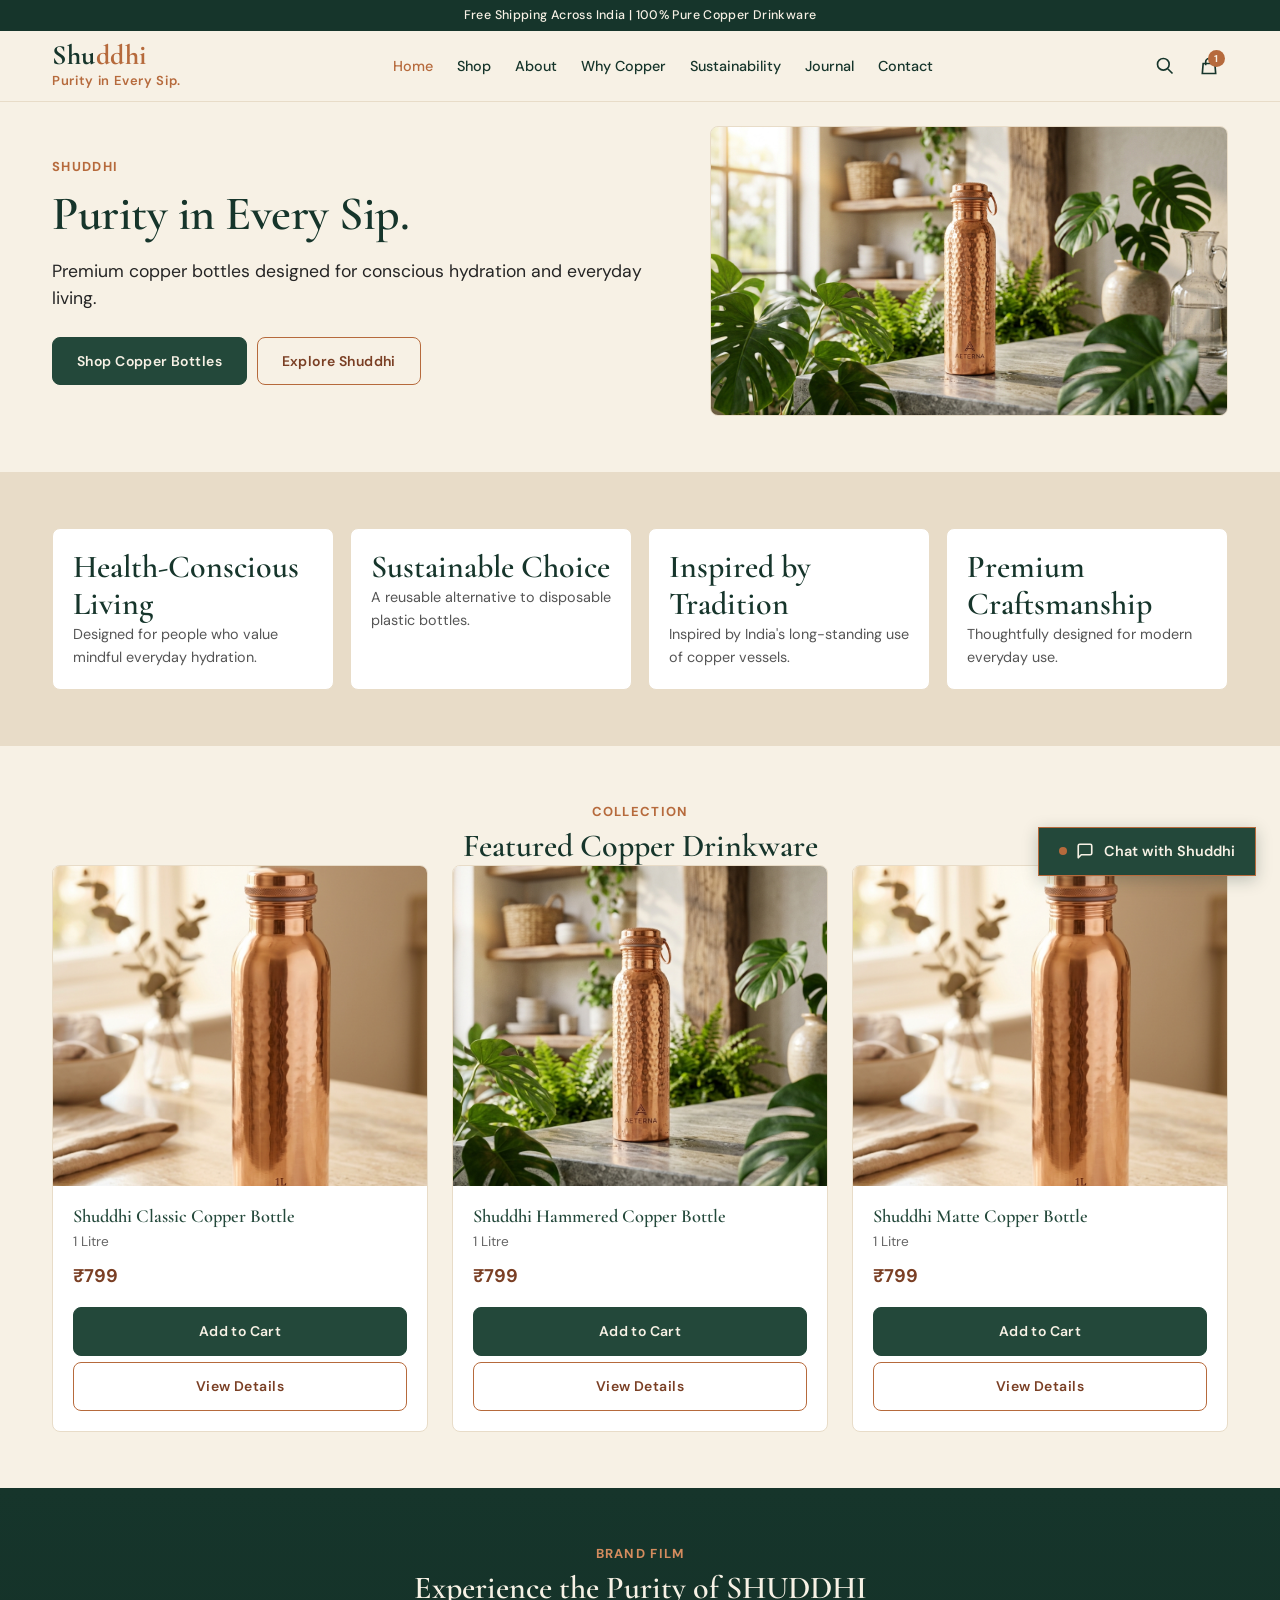
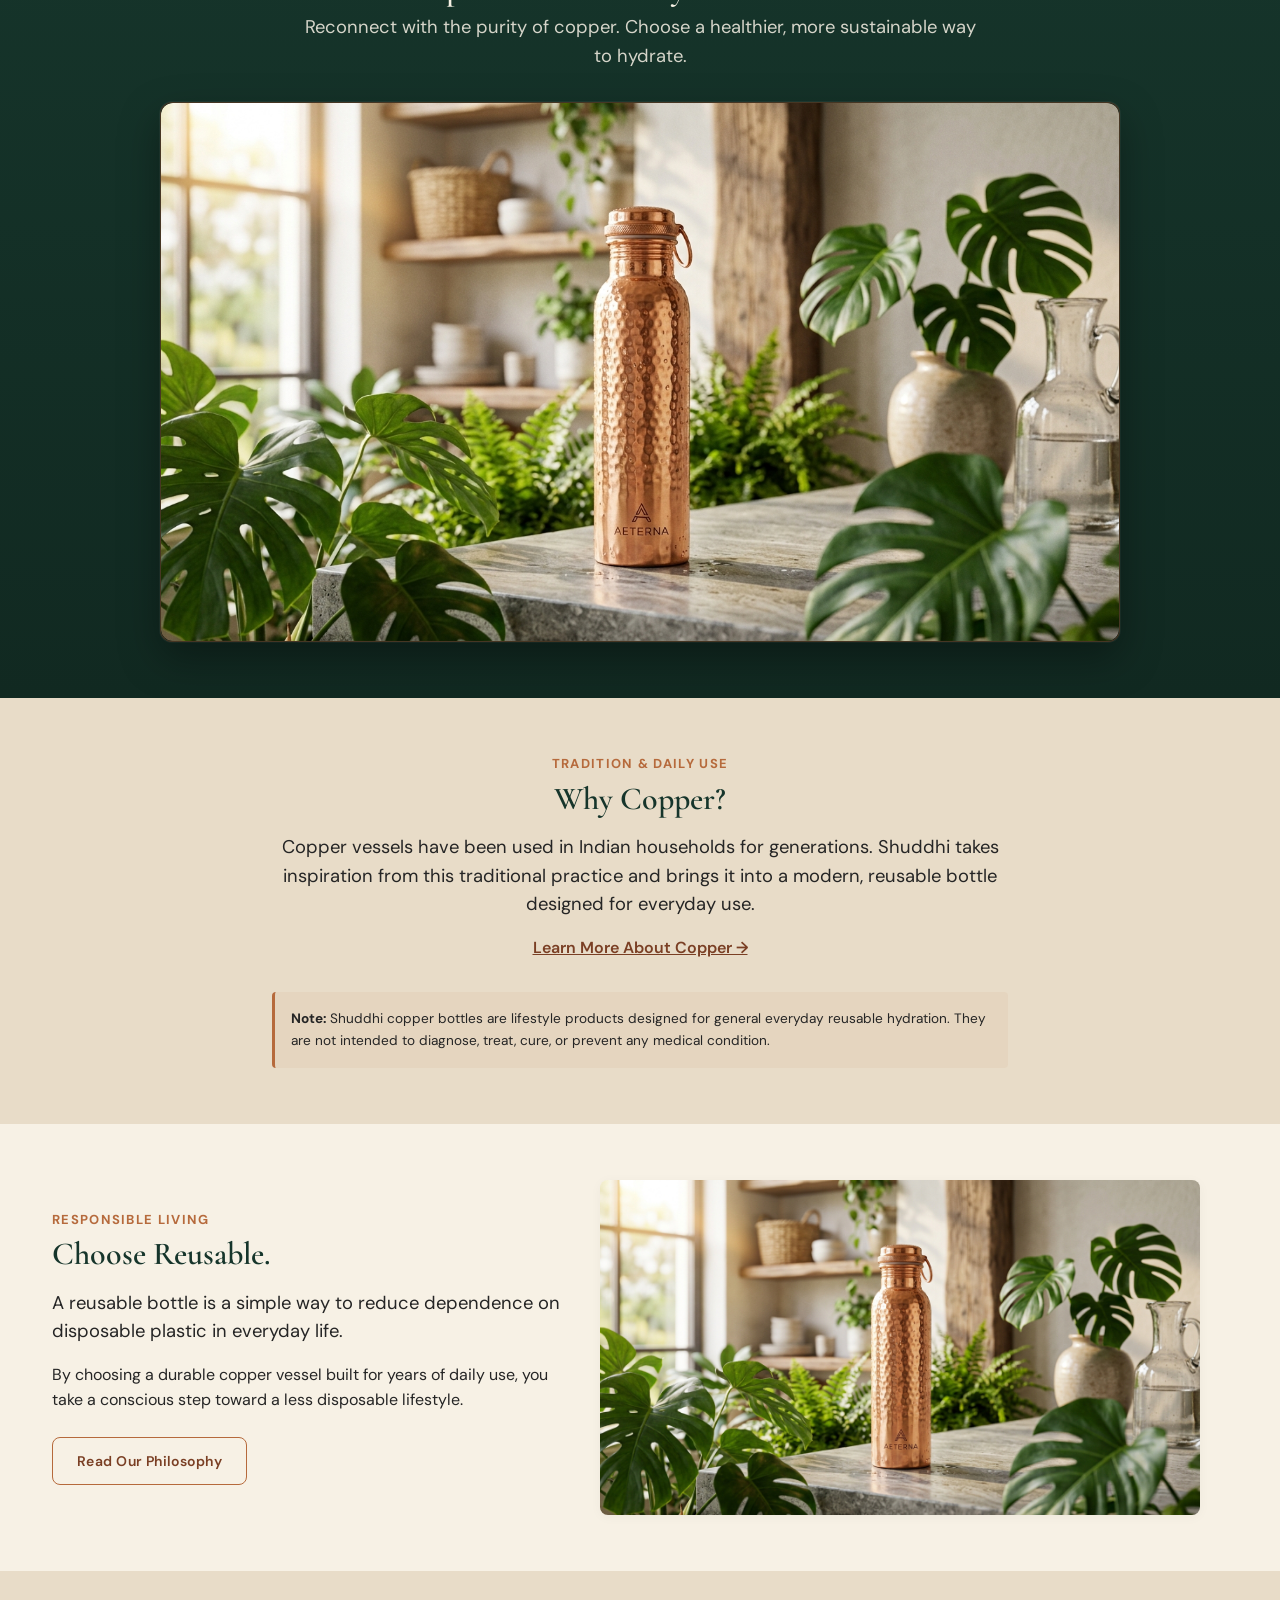
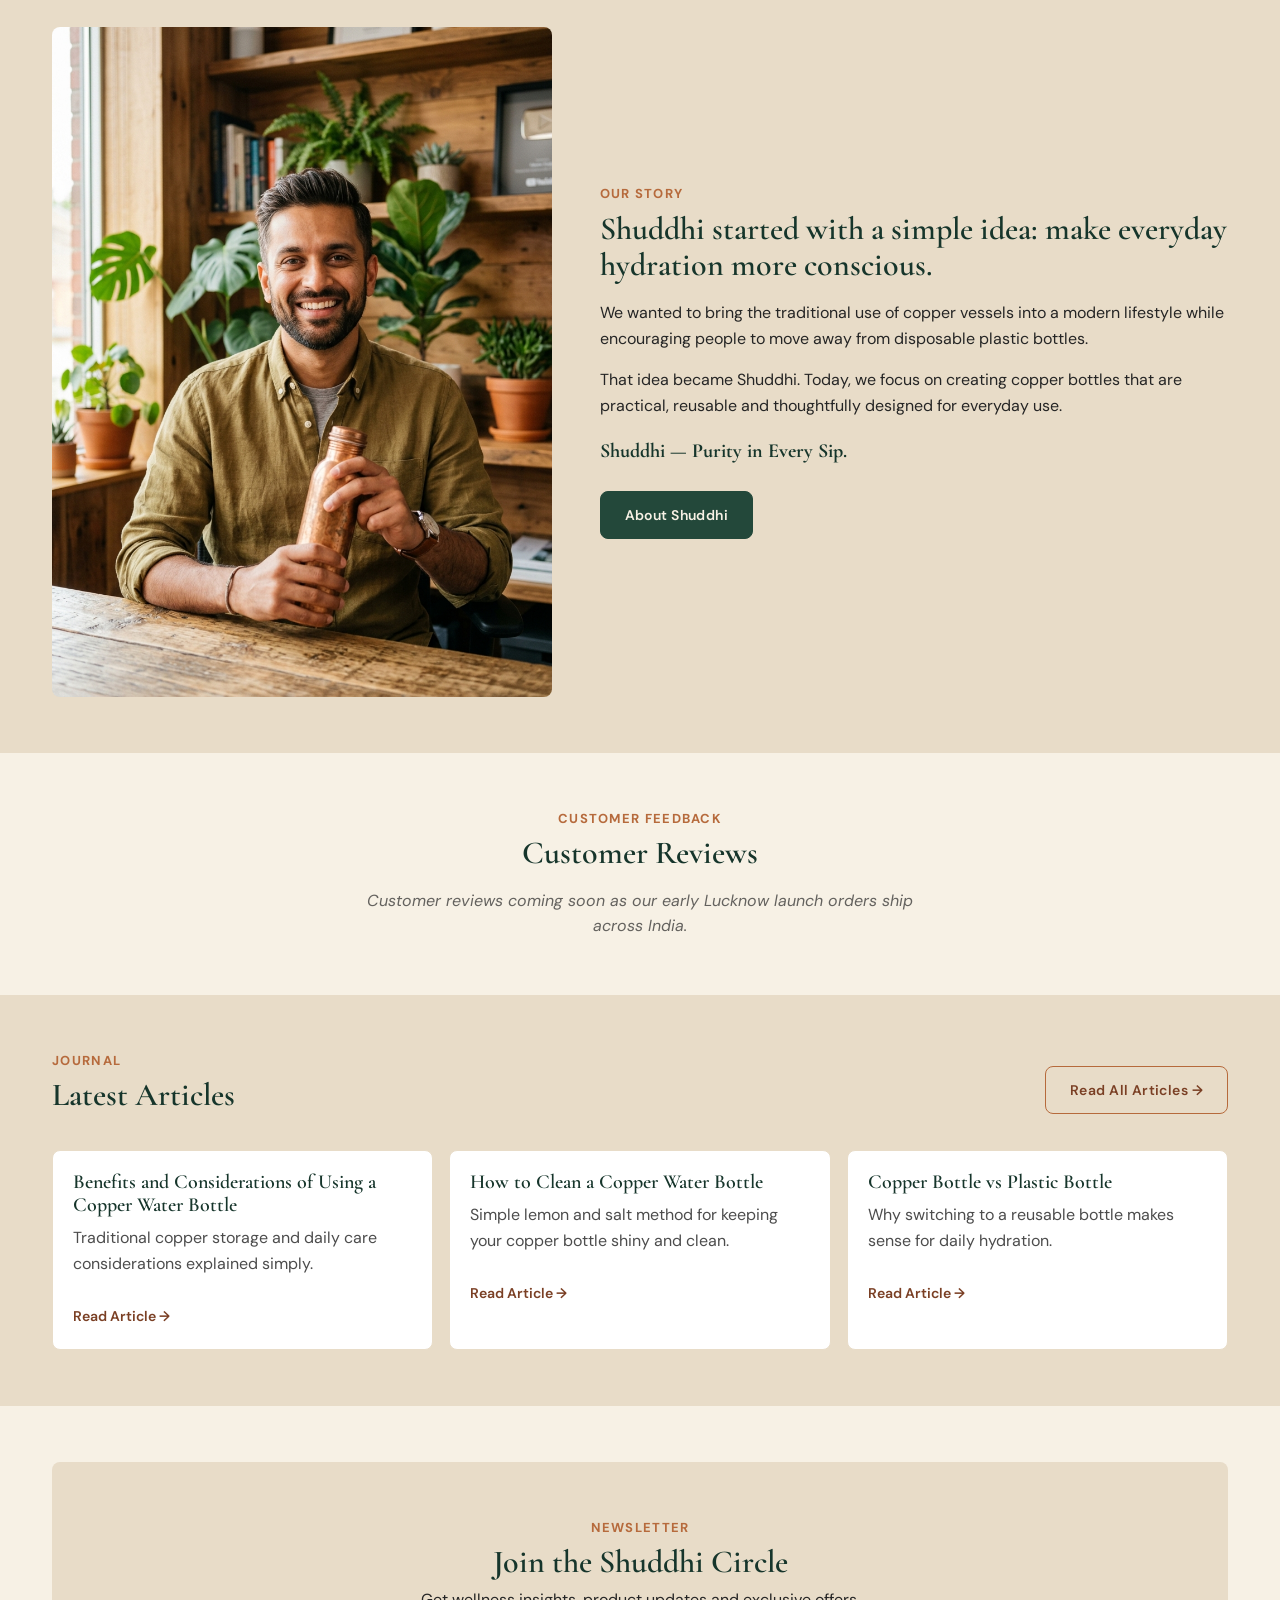
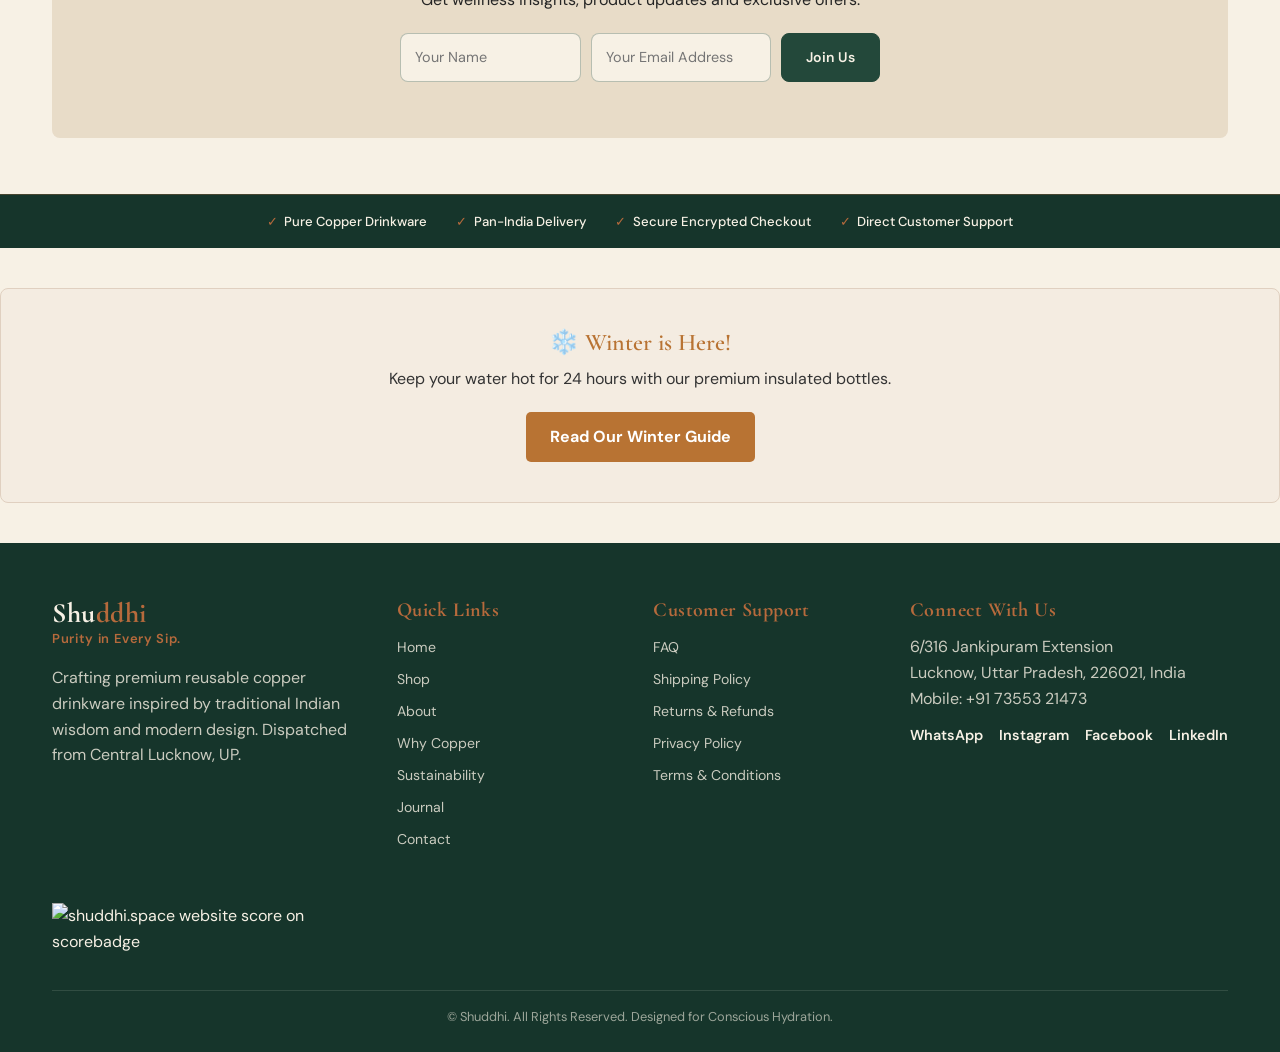
==== commit 5d23eb7c: "added scorebadge and fixed Ai readiness" ====
--- a/index.html
+++ b/index.html
@@ -505,6 +505,12 @@
             <a href="https://www.linkedin.com/in/shuddhi-purity-in-every-sip-61592246167354" target="_blank" rel="noopener">LinkedIn</a>
           </div>
         </div>
+        <!-- Scorebadge Trust Signal -->
+<div style="margin-top: 15px;">
+  <a href="https://scorebadge.com/site/shuddhi.space" target="_blank" rel="noopener">
+      <img src="https://scorebadge.com/badge/shuddhi.space.svg" alt="shuddhi.space website score on scorebadge" height="22">
+  </a>
+</div>
       </div>
 
       <div class="footer-bottom">
